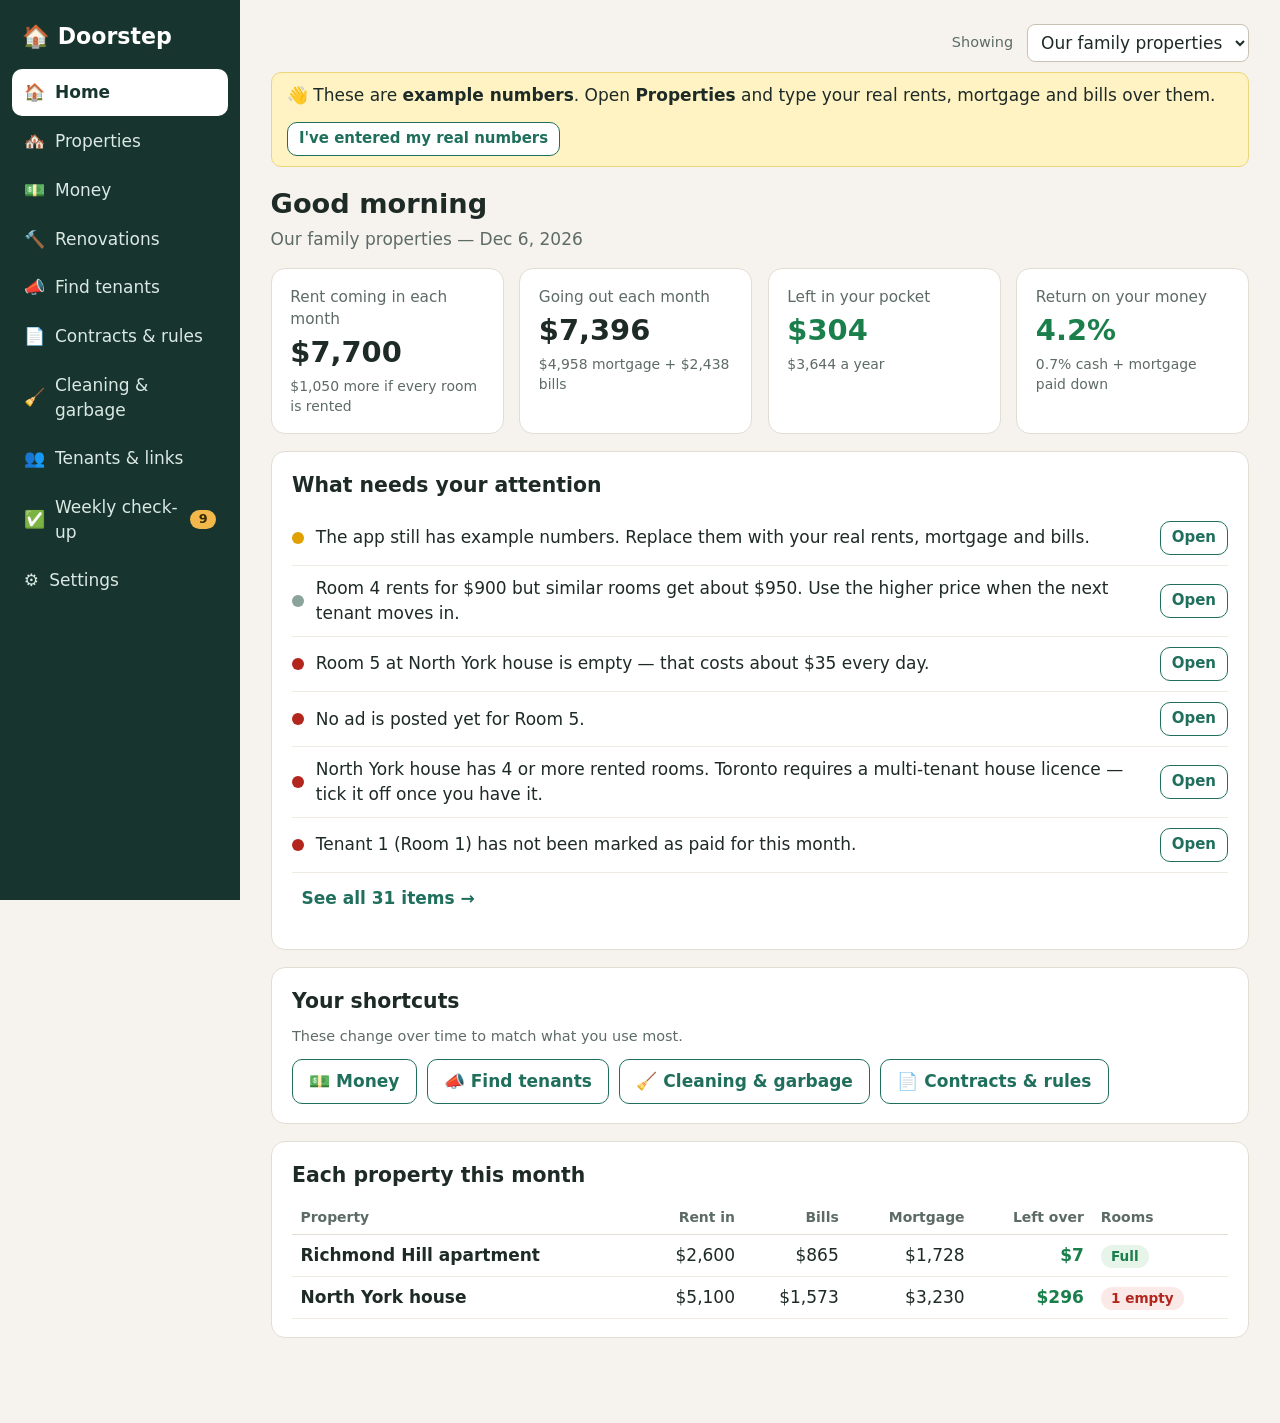
==== Doorstep.html @ 4da703fa "Doorstep: rental manager app Co-Authored-By: Claude Fable 5.2 <noreply@anthropic.com>" ====
<!doctype html><html lang="en"><head><meta charset="utf-8"><meta name="robots" content="noindex,nofollow"><meta name="viewport" content="width=device-width,initial-scale=1"><title>Doorstep — rental manager</title><style>
:root{--bg:#f6f3ee;--card:#fff;--ink:#1d2a26;--mute:#5d6b66;--line:#e2ddd3;--brand:#1f6f5c;--brand2:#e7f2ee;--warn:#b45309;--warnbg:#fdf3e1;--bad:#b3261e;--badbg:#fbe9e7;--good:#1a7f4b;--goodbg:#e6f4ea;--r:14px}
*{box-sizing:border-box}
html{font-size:17px}
body{margin:0;font-family:"Segoe UI",system-ui,-apple-system,Roboto,Arial,sans-serif;background:var(--bg);color:var(--ink);line-height:1.45}
h1{font-size:1.6rem;margin:0 0 .2rem}h2{font-size:1.2rem;margin:0 0 .6rem}h3{font-size:1rem;margin:1rem 0 .4rem}
p{margin:.3rem 0 .7rem}a{color:var(--brand)}
.sub{color:var(--mute);margin-bottom:1rem}
.small{font-size:.85rem;color:var(--mute)}
#app{display:flex;min-height:100vh}
nav{width:240px;background:#17352e;color:#fff;padding:1rem .7rem;position:sticky;top:0;height:100vh;overflow:auto;flex-shrink:0}
nav .logo{font-size:1.3rem;font-weight:700;padding:.2rem .6rem 1rem}
nav button{display:flex;gap:.6rem;align-items:center;width:100%;background:none;border:0;color:#dbe8e3;font:inherit;text-align:left;padding:.65rem .7rem;border-radius:10px;cursor:pointer;margin-bottom:2px}
nav button:hover{background:#ffffff1a}
nav button.on{background:#fff;color:#17352e;font-weight:600}
nav .badge{margin-left:auto;background:#f2b84b;color:#3b2a00;border-radius:99px;font-size:.75rem;padding:0 .5rem;font-weight:700}
main{flex:1;padding:1.4rem 1.8rem 4rem;max-width:1100px;min-width:0}
.top{display:flex;gap:.8rem;align-items:center;justify-content:flex-end;margin-bottom:.6rem;flex-wrap:wrap}
.card{background:var(--card);border:1px solid var(--line);border-radius:var(--r);padding:1.1rem 1.2rem;margin-bottom:1rem}
.grid{display:grid;gap:.9rem;grid-template-columns:repeat(auto-fit,minmax(200px,1fr));margin-bottom:1rem}
.stat{background:var(--card);border:1px solid var(--line);border-radius:var(--r);padding:1rem 1.1rem}
.stat .l{color:var(--mute);font-size:.9rem}.stat .v{font-size:1.7rem;font-weight:700;margin:.1rem 0}.stat .h{font-size:.82rem;color:var(--mute)}
.pos{color:var(--good)}.neg{color:var(--bad)}
.btn{font:inherit;border:1px solid var(--brand);background:var(--brand);color:#fff;border-radius:10px;padding:.55rem .95rem;cursor:pointer;font-weight:600;text-decoration:none;display:inline-block}
.btn:hover{filter:brightness(1.08)}
.btn.sec{background:#fff;color:var(--brand)}
.btn.ghost{background:none;border-color:transparent;color:var(--brand);padding:.4rem .5rem}
.btn.del{background:none;border-color:transparent;color:var(--bad);padding:.3rem .5rem;font-weight:400}
.btn.sm{padding:.3rem .65rem;font-size:.88rem}
.btn:focus-visible,.in:focus-visible,nav button:focus-visible{outline:3px solid #f2b84b;outline-offset:2px}
.row{display:flex;gap:.6rem;flex-wrap:wrap;align-items:center}
.sp{justify-content:space-between}
.in,select,textarea{font:inherit;border:1px solid #c9c2b5;border-radius:8px;padding:.42rem .55rem;background:#fff;color:var(--ink);max-width:100%}
input[type=number].in{width:120px;text-align:right}
textarea{width:100%;min-height:9rem;line-height:1.4}
label.f{display:flex;flex-direction:column;gap:.2rem;font-size:.9rem;color:var(--mute);min-width:150px}
label.f .in,label.f select{color:var(--ink)}
.form{display:grid;gap:.8rem;grid-template-columns:repeat(auto-fit,minmax(170px,1fr));margin:.6rem 0 1rem}
table{width:100%;border-collapse:collapse}
th{text-align:left;font-size:.82rem;color:var(--mute);font-weight:600;padding:.4rem .5rem;border-bottom:1px solid var(--line)}
td{padding:.45rem .5rem;border-bottom:1px solid #efebe3;vertical-align:middle}
td.n,th.n{text-align:right}
.tw{overflow-x:auto}
.chip{display:inline-block;border-radius:99px;padding:.1rem .6rem;font-size:.8rem;font-weight:600;background:#eee;color:#444;white-space:nowrap}
.chip.g{background:var(--goodbg);color:var(--good)}.chip.w{background:var(--warnbg);color:var(--warn)}.chip.b{background:var(--badbg);color:var(--bad)}.chip.i{background:var(--brand2);color:var(--brand)}
.note{background:var(--brand2);border-radius:10px;padding:.7rem .9rem;margin:.6rem 0;font-size:.92rem}
.note.w{background:var(--warnbg)}.note.b{background:var(--badbg)}
.todo{display:flex;gap:.7rem;align-items:center;padding:.6rem 0;border-bottom:1px solid #efebe3}
.todo:last-child{border:0}.todo .t{flex:1}
.dot{width:.7rem;height:.7rem;border-radius:50%;flex-shrink:0}.dot.high{background:var(--bad)}.dot.med{background:#e0a100}.dot.low{background:#8aa39b}
.bar{display:flex;height:34px;border-radius:8px;overflow:hidden;margin:.5rem 0}
.bar div{min-width:2px}
.legend{display:flex;gap:1rem;flex-wrap:wrap;font-size:.86rem}
.legend i{display:inline-block;width:.8rem;height:.8rem;border-radius:3px;margin-right:.3rem;vertical-align:-1px}
.big{font-size:2.6rem;font-weight:800}
.week{display:grid;grid-template-columns:8.5rem 1fr 1fr;gap:.5rem;padding:.5rem .3rem;border-bottom:1px solid #efebe3;align-items:center}
.week.now{background:var(--brand2);border-radius:8px}
.me{background:#fff3c4;border-radius:6px;padding:0 .3rem;font-weight:700}
.doc{white-space:pre-wrap;font-family:Georgia,serif;background:#fffdf8;border:1px solid var(--line);border-radius:8px;padding:1rem;max-height:22rem;overflow:auto;font-size:.92rem}
.lock{max-width:340px;margin:18vh auto;text-align:center}
ul.tight{margin:.3rem 0;padding-left:1.2rem}ul.tight li{margin:.15rem 0}
.banner{background:#fff3c4;border:1px solid #ecd67a;border-radius:10px;padding:.6rem .9rem;margin-bottom:1rem;display:flex;gap:.8rem;align-items:center;justify-content:space-between;flex-wrap:wrap}
.toast{position:fixed;bottom:1.2rem;left:50%;transform:translateX(-50%);background:#17352e;color:#fff;padding:.6rem 1rem;border-radius:10px;z-index:9;box-shadow:0 4px 16px #0004}
@media(max-width:820px){
 #app{flex-direction:column}
 nav{width:100%;height:auto;position:sticky;top:0;z-index:5;display:flex;overflow-x:auto;padding:.4rem;gap:.2rem}
 nav .logo{display:none}nav button{width:auto;white-space:nowrap;margin:0;padding:.5rem .7rem}
 main{padding:1rem .8rem 4rem}
 .week{grid-template-columns:1fr}
}
@media print{nav,.top,.btn,.banner,.noprint{display:none!important}body{background:#fff}main{padding:0;max-width:none}.card,.stat{break-inside:avoid}}
</style></head><body><div id="app"></div><script>
/* Doorstep — core: data, storage, money math, chores, checks */
const KEY = 'doorstep.v1';
const GUIDELINE = { 2026: 2.1, 2027: 1.9 }; // Ontario rent increase guideline, % (ontario.ca)
const $ = (s, r = document) => r.querySelector(s);
const esc = s => String(s ?? '').replace(/[&<>"']/g, c => ({ '&': '&amp;', '<': '&lt;', '>': '&gt;', '"': '&quot;', "'": '&#39;' }[c]));
const uid = () => Math.random().toString(36).slice(2, 9);
const money = (n, d = 0) => (n < 0 ? '−' : '') + '$' + Math.abs(n || 0).toLocaleString('en-CA', { minimumFractionDigits: d, maximumFractionDigits: d });
const pct = n => isFinite(n) ? (n * 100).toFixed(1) + '%' : '—';
const iso = d => d.getFullYear() + '-' + String(d.getMonth() + 1).padStart(2, '0') + '-' + String(d.getDate()).padStart(2, '0');
const today = () => iso(new Date());
const pDate = s => { const [y, m, d] = String(s).split('-').map(Number); return new Date(y, (m || 1) - 1, d || 1); };
const nice = s => s ? pDate(s).toLocaleDateString('en-CA', { month: 'short', day: 'numeric', year: 'numeric' }) : '—';
const daysBetween = (a, b) => Math.round((pDate(b) - pDate(a)) / 864e5);
const monthKey = (d = new Date()) => iso(d).slice(0, 7);

let S;

function seed() {
  const P = 'pf1', A = 'prA', H = 'prH', f1 = 'flr1', f2 = 'flr2';
  const T = [1, 2, 3, 4, 5, 6, 7].map(i => ({ id: 'tn' + i, name: 'Tenant ' + i, email: '', phone: '', leaseStart: '2026-0' + (i + 1) + '-01', deposit: 0, lastIncrease: '' }));
  const rents = [950, 1000, 1100, 900, 1050, 1150];
  return {
    v: 1, sample: true,
    settings: { landlord: '', email: '', phone: '', pin: '', lastBackup: '' },
    ui: { view: 'home', pf: P, open: H, month: monthKey(), tenant: '' },
    portfolios: [{ id: P, name: 'Our family properties', kind: 'owned', feePct: 8, owner: '' }],
    properties: [
      { id: A, pf: P, name: 'Richmond Hill apartment', address: 'Richmond Hill, ON', value: 650000, invested: 150000,
        mortgage: { balance: 300000, rate: 4.9, years: 25, payment: 0 },
        expenses: [{ id: uid(), name: 'Property tax', amount: 280, per: 'm' }, { id: uid(), name: 'Condo / maintenance fee', amount: 550, per: 'm' }, { id: uid(), name: 'Insurance', amount: 420, per: 'y' }],
        floors: [], camera: false, wasteDay: 2, wasteFlip: false, choreStart: '2026-01-05', compliance: {} },
      { id: H, pf: P, name: 'North York house', address: 'North York, Toronto, ON', value: 1400000, invested: 350000,
        mortgage: { balance: 550000, rate: 5.1, years: 25, payment: 0 },
        expenses: [{ id: uid(), name: 'Property tax', amount: 600, per: 'm' }, { id: uid(), name: 'Insurance', amount: 2200, per: 'y' }, { id: uid(), name: 'Hydro, gas, water', amount: 450, per: 'm' }, { id: uid(), name: 'Internet', amount: 90, per: 'm' }, { id: uid(), name: 'Repairs set-aside', amount: 250, per: 'm' }],
        floors: [
          { id: f1, name: 'Main floor', tasks: 'Kitchen: counters, stove top, sink, microwave, table\nKitchen: wipe fridge shelves, throw out old food\nWashroom: toilet, sink, shower/tub, mirror\nFront entrance and corridor: sweep, tidy shoes, shake mats\nVacuum all shared floors\nMop kitchen and washroom floors\nEmpty kitchen and washroom bins into the outdoor bins\nWipe door handles and light switches' },
          { id: f2, name: 'Upper floor', tasks: 'Washroom: toilet, sink, shower/tub, mirror\nKitchen or kitchenette (if on this floor): counters, sink, stove top\nStairs and landing: vacuum, wipe the handrail\nCorridor: vacuum and tidy\nMop washroom floor\nLaundry area: wipe machines, empty lint trap\nEmpty shared bins into the outdoor bins\nWipe door handles and light switches' }],
        camera: true, wasteDay: 2, wasteFlip: false, choreStart: '2026-01-05', compliance: {} }
    ],
    units: [{ id: 'unA', prop: A, name: 'Whole apartment', floor: '', rent: 2600, market: 2700, tenant: 'tn7', desc: '2 bedroom apartment, bright, parking included' }]
      .concat(rents.map((r, i) => ({ id: 'un' + (i + 1), prop: H, name: 'Room ' + (i + 1), floor: i < 3 ? f1 : f2, rent: r, market: r + (i % 2 ? 50 : 0), tenant: i === 4 ? '' : 'tn' + (i + 1), desc: 'Furnished private room, shared kitchen and washroom, Wi-Fi and utilities included' }))),
    tenants: T.filter(t => t.id !== 'tn5'),
    payments: {}, // "2026-11": { tenantId: "2026-11-01" }
    renos: [],
    ads: {}, // unitId -> { title, body, avail, ch: { chId: { posted, leads, spent } } }
    docs: [],
    chores: {}, // "propId|floorId|mondayISO" -> true (done)
    usage: { views: {}, days: {}, first: today() },
    qc: { last: '', reports: [] }
  };
}

function load() {
  try { S = JSON.parse(localStorage.getItem(KEY)); } catch (e) { S = null; }
  if (!S || !S.v) S = seed();
}
function save() { try { localStorage.setItem(KEY, JSON.stringify(S)); } catch (e) { } }

/* ---------- lookups ---------- */
const byId = (list, id) => list.find(x => x.id === id);
const propsOf = pf => S.properties.filter(p => p.pf === pf);
const unitsOf = pid => S.units.filter(u => u.prop === pid);
const curPf = () => byId(S.portfolios, S.ui.pf) || S.portfolios[0];
const tenantUnit = tid => S.units.find(u => u.tenant === tid);
const pfTenants = pf => S.tenants.filter(t => { const u = tenantUnit(t.id); return u && byId(S.properties, u.prop).pf === pf; });

/* ---------- money math ---------- */
// Canadian fixed mortgages compound twice a year.
const mRate = annualPct => Math.pow(1 + (annualPct || 0) / 200, 1 / 6) - 1;
function mortgagePay(bal, ratePct, years) {
  const i = mRate(ratePct), n = (years || 25) * 12;
  if (!bal) return 0;
  return i ? bal * i / (1 - Math.pow(1 + i, -n)) : bal / n;
}
const perMonth = e => e.per === 'y' ? (e.amount || 0) / 12 : (e.amount || 0);
function propFin(p) {
  const us = unitsOf(p.id);
  const potential = us.reduce((a, u) => a + (u.rent || 0), 0);
  const rent = us.filter(u => u.tenant).reduce((a, u) => a + (u.rent || 0), 0);
  const opex = p.expenses.reduce((a, e) => a + perMonth(e), 0);
  const m = p.mortgage || {};
  const pay = m.payment > 0 ? m.payment : mortgagePay(m.balance, m.rate, m.years);
  const interest = Math.min(pay, (m.balance || 0) * mRate(m.rate));
  const principal = Math.max(0, pay - interest);
  const noi = rent - opex, cash = noi - pay;
  return { potential, rent, vacancy: potential - rent, opex, pay, interest, principal, noi, cash,
    value: p.value || 0, equity: (p.value || 0) - (m.balance || 0), invested: p.invested || 0,
    cap: p.value ? noi * 12 / p.value : NaN, coc: p.invested ? cash * 12 / p.invested : NaN,
    roi: p.invested ? (cash + principal) * 12 / p.invested : NaN,
    rooms: us.length, empty: us.filter(u => !u.tenant).length };
}
function pfFin(pf) {
  const keys = ['potential', 'rent', 'vacancy', 'opex', 'pay', 'interest', 'principal', 'noi', 'cash', 'value', 'equity', 'invested', 'rooms', 'empty'];
  const t = Object.fromEntries(keys.map(k => [k, 0]));
  propsOf(pf.id).forEach(p => { const f = propFin(p); keys.forEach(k => t[k] += f[k]); });
  t.cap = t.value ? t.noi * 12 / t.value : NaN;
  t.coc = t.invested ? t.cash * 12 / t.invested : NaN;
  t.roi = t.invested ? (t.cash + t.principal) * 12 / t.invested : NaN;
  t.fee = pf.kind === 'managed' ? t.rent * (pf.feePct || 0) / 100 : 0;
  return t;
}
function renoCalc(r) {
  const total = (r.cost || 0) + (r.lost || 0);
  const yearly = (r.rentUp || 0) * 12;
  const loanPay = r.financed ? mortgagePay(r.cost, r.rate, r.years) * 12 : 0;
  const payback = yearly > 0 ? total / yearly : Infinity;
  const roi = total ? yearly / total : NaN;
  let interest5 = 0;
  if (r.financed) { let bal = r.cost || 0; const i = mRate(r.rate), pm = loanPay / 12; for (let k = 0; k < 60 && bal > 0; k++) { const it = bal * i; interest5 += it; bal -= pm - it; } }
  const five = yearly * 5 + (r.valueUp || 0) - total - interest5;
  let verdict = ['b', 'Probably not worth it for the rent alone'];
  if (payback <= 3) verdict = ['g', 'Strong — pays for itself in ' + payback.toFixed(1) + ' years'];
  else if (payback <= 6) verdict = ['w', 'Okay — pays for itself in ' + payback.toFixed(1) + ' years'];
  else if (isFinite(payback)) verdict = ['b', 'Slow — takes ' + payback.toFixed(1) + ' years to pay back'];
  return { total, yearly, loanPay, payback, roi, five, verdict };
}

/* ---------- cleaning and garbage rotation ---------- */
const DAYS = ['Sunday', 'Monday', 'Tuesday', 'Wednesday', 'Thursday', 'Friday', 'Saturday'];
function mondayOf(d) { const x = new Date(d); x.setHours(0, 0, 0, 0); x.setDate(x.getDate() - ((x.getDay() + 6) % 7)); return x; }
function weekIdx(p, date) { return Math.round((mondayOf(date) - mondayOf(pDate(p.choreStart || '2026-01-05'))) / 6048e5); }
const mod = (a, n) => ((a % n) + n) % n;
function floorTenants(p, fid) { return unitsOf(p.id).filter(u => u.floor === fid && u.tenant).map(u => byId(S.tenants, u.tenant)).filter(Boolean); }
function cleanerFor(p, fid, w) { const l = floorTenants(p, fid); return l.length ? l[mod(w, l.length)] : null; }
// Garbage rotates through everyone in the house, arranged so nobody gets cleaning and garbage in the same week.
function garbageOrder(p) {
  const pool = [];
  p.floors.forEach(f => { const l = floorTenants(p, f.id); l.forEach((t, i) => pool.push({ t, i, n: l.length, f: f.id })); });
  const out = []; let lastF = null;
  for (let pos = 0; pos < pool.length; pos++) {
    const free = pool.filter(x => !out.includes(x));
    const ok = free.filter(x => x.n < 2 || mod(pos, x.n) !== x.i);
    const pick = (ok.find(x => x.f !== lastF) || ok[0] || free[0]);
    out.push(pick); lastF = pick.f;
  }
  return out.map(x => x.t);
}
function garbageFor(p, w) {
  const l = garbageOrder(p); if (!l.length) return null;
  if (w < 0) return l[mod(w, l.length)];
  // Each week: among people who are not cleaning, pick whoever has done garbage least (then longest ago). Keeps it fair even when a room is empty.
  const cnt = new Map(l.map(t => [t, 0])), last = new Map(l.map((t, i) => [t, i - 100])); let pick;
  for (let k = 0; k <= w; k++) {
    const busy = p.floors.map(f => cleanerFor(p, f.id, k)), free = l.filter(t => !busy.includes(t)), pool = free.length ? free : l;
    pick = pool.reduce((a, b) => (cnt.get(b) < cnt.get(a) || (cnt.get(b) === cnt.get(a) && last.get(b) < last.get(a))) ? b : a);
    cnt.set(pick, cnt.get(pick) + 1); last.set(pick, k);
  }
  return pick;
}
const wasteType = (p, w) => (mod(w, 2) === 0) !== !!p.wasteFlip ? 'Garbage' : 'Recycling';
function schedule(p, weeks = 8, from = new Date()) {
  const w0 = weekIdx(p, from), m0 = mondayOf(from), rows = [];
  for (let k = 0; k < weeks; k++) {
    const mon = new Date(m0); mon.setDate(mon.getDate() + k * 7);
    const pick = new Date(mon); pick.setDate(pick.getDate() + mod((p.wasteDay ?? 2) - 1, 7));
    rows.push({ mon: iso(mon), pickup: iso(pick), w: w0 + k, waste: wasteType(p, w0 + k), garbage: garbageFor(p, w0 + k),
      clean: p.floors.map(f => ({ f, t: cleanerFor(p, f.id, w0 + k) })) });
  }
  return rows;
}

/* ---------- rent rules ---------- */
function increaseInfo(t) {
  const u = tenantUnit(t.id); if (!u || !t.leaseStart) return null;
  const base = t.lastIncrease || t.leaseStart;
  const next = pDate(base); next.setFullYear(next.getFullYear() + 1);
  const g = GUIDELINE[next.getFullYear()] ?? GUIDELINE[2027];
  const notice = new Date(next); notice.setDate(notice.getDate() - 90);
  return { next: iso(next), noticeBy: iso(notice), g, up: Math.round(u.rent * g) / 100, daysToNotice: daysBetween(today(), iso(notice)) };
}

/* ---------- things that need attention (used by Home and the weekly check-up) ---------- */
function findings(pf) {
  const out = [], add = (sev, text, view, tip) => out.push({ sev, text, view, tip });
  const mk = monthKey(), paid = S.payments[mk] || {}, dom = new Date().getDate();
  if (S.sample) add('med', 'The app still has example numbers. Replace them with your real rents, mortgage and bills.', 'properties');
  propsOf(pf.id).forEach(p => {
    const f = propFin(p);
    unitsOf(p.id).forEach(u => {
      if (!u.tenant) {
        add('high', `${u.name} at ${p.name} is empty — that costs about ${money(u.rent / 30)} every day.`, 'market');
        const ad = S.ads[u.id], posts = ad ? Object.values(ad.ch || {}).filter(c => c.posted) : [];
        if (!posts.length) add('high', `No ad is posted yet for ${u.name}.`, 'market');
        else if (posts.every(c => daysBetween(c.posted, today()) > 7)) add('med', `The ads for ${u.name} are more than a week old. Refresh them so they go back to the top.`, 'market');
      } else if (u.market > u.rent * 1.05) add('low', `${u.name} rents for ${money(u.rent)} but similar rooms get about ${money(u.market)}. Use the higher price when the next tenant moves in.`, 'properties');
    });
    if (f.cash < 0 && pf.kind === 'owned') add('high', `${p.name} loses ${money(-f.cash)} a month after the mortgage and bills.`, 'money');
    if (f.rent && f.opex / f.rent > 0.5) add('low', `Bills at ${p.name} take ${pct(f.opex / f.rent)} of the rent. Worth checking insurance and utility prices.`, 'properties');
    if (unitsOf(p.id).length >= 4 && /toronto|north york|scarborough|etobicoke/i.test(p.address) && !(p.compliance || {}).licence)
      add('high', `${p.name} has 4 or more rented rooms. Toronto requires a multi-tenant house licence — tick it off once you have it.`, 'contracts');
  });
  pfTenants(pf.id).forEach(t => {
    const u = tenantUnit(t.id), p = byId(S.properties, u.prop);
    if (dom > 3 && !paid[t.id]) add('high', `${t.name} (${u.name}) has not been marked as paid for this month.`, 'money');
    if (!t.email) add('low', `${t.name} has no email saved, so documents cannot be sent.`, 'people');
    const docs = S.docs.filter(d => d.tenant === t.id);
    if (p.camera && !docs.some(d => d.kind === 'camera' && d.status === 'signed')) add('med', `${t.name} has not signed the outdoor camera notice.`, 'contracts');
    if (p.floors.length && !docs.some(d => d.kind === 'rules' && d.status === 'signed')) add('low', `${t.name} has not signed the house rules and cleaning agreement.`, 'contracts');
    const inc = increaseInfo(t);
    if (inc && inc.daysToNotice <= 30) add('med', `${t.name}: you can raise the rent by up to ${inc.g}% (${money(inc.up, 2)} a month) from ${nice(inc.next)}. Form N1 must be given by ${nice(inc.noticeBy)}.`, 'contracts');
  });
  const lb = S.settings.lastBackup;
  if (!lb || daysBetween(lb, today()) > 7) add('low', 'No backup saved in the last week. Save one so your numbers are never lost.', 'settings');
  return out;
}
function qcScore(list) { return Math.max(0, 100 - list.reduce((a, f) => a + ({ high: 12, med: 6, low: 2 }[f.sev]), 0)); }

/* ---------- private tenant links (packed into the link itself) ---------- */
async function pack(obj) {
  let bytes = new TextEncoder().encode(JSON.stringify(obj)), z = '0';
  if (window.CompressionStream) { bytes = new Uint8Array(await new Response(new Blob([bytes]).stream().pipeThrough(new CompressionStream('deflate-raw'))).arrayBuffer()); z = '1'; }
  let b = ''; bytes.forEach(c => b += String.fromCharCode(c));
  return z + btoa(b).replace(/\+/g, '-').replace(/\//g, '_').replace(/=+$/, '');
}
async function unpack(s) {
  let bytes = Uint8Array.from(atob(s.slice(1).replace(/-/g, '+').replace(/_/g, '/')), c => c.charCodeAt(0));
  if (s[0] === '1') bytes = new Uint8Array(await new Response(new Blob([bytes]).stream().pipeThrough(new DecompressionStream('deflate-raw'))).arrayBuffer());
  return JSON.parse(new TextDecoder().decode(bytes));
}
function tenantPayload(t) {
  const u = tenantUnit(t.id), p = byId(S.properties, u.prop), fl = byId(p.floors, u.floor);
  const first = x => x ? x.name : '—';
  return { n: t.name, u: u.name, p: p.name, a: p.address, ll: S.settings.landlord, le: S.settings.email, lp: S.settings.phone, rent: u.rent,
    made: today(), fl: fl ? fl.name : '', tasks: fl ? fl.tasks : '', day: DAYS[p.wasteDay ?? 2],
    sch: fl ? schedule(p, 12).map(r => ({ m: r.mon, pk: r.pickup, w: r.waste, g: first(r.garbage), c: first((r.clean.find(c => c.f.id === fl.id) || {}).t) })) : [],
    docs: S.docs.filter(d => d.tenant === t.id && d.status !== 'draft').map(d => ({ t: d.title, b: d.body, s: d.status })) };
}
const isHosted = () => /^https?:/.test(location.protocol);
async function tenantLink(t) { return location.href.split('#')[0] + '#t=' + await pack(tenantPayload(t)); }

/* ---------- small UI helpers ---------- */
function toast(msg) { const d = document.createElement('div'); d.className = 'toast'; d.textContent = msg; document.body.appendChild(d); setTimeout(() => d.remove(), 2600); }
async function copy(text) { try { await navigator.clipboard.writeText(text); } catch (e) { const ta = document.createElement('textarea'); ta.value = text; document.body.appendChild(ta); ta.select(); document.execCommand('copy'); ta.remove(); } }
function resolve(path) {
  const segs = path.split('.'); let o = S;
  for (let i = 0; i < segs.length - 1; i++) {
    const [k, id] = segs[i].split(':');
    o = id !== undefined ? o[k].find(x => x.id === id) : (o[k] ??= {});
  }
  return [o, segs[segs.length - 1]];
}
const num = (path, val, w) => `<input class="in" type="number" step="any" data-bind="${path}" data-type="num" value="${val ?? ''}"${w ? ` style="width:${w}px"` : ''} aria-label="${esc(path.split('.').pop())}">`;
const txt = (path, val, ph = '', type = 'text') => `<input class="in" type="${type}" data-bind="${path}" value="${esc(val)}" placeholder="${esc(ph)}">`;
const field = (label, html) => `<label class="f">${esc(label)}${html}</label>`;
const sel = (path, val, opts, type = '') => `<select data-bind="${path}" data-type="${type}">${opts.map(([v, l]) => `<option value="${esc(v)}"${String(v) === String(val ?? '') ? ' selected' : ''}>${esc(l)}</option>`).join('')}</select>`;
/* Doorstep — shell, Home, Properties, Money, Renovations */
const NAV = [['home', '🏠', 'Home'], ['properties', '🏘️', 'Properties'], ['money', '💵', 'Money'], ['reno', '🔨', 'Renovations'], ['market', '📣', 'Find tenants'], ['contracts', '📄', 'Contracts & rules'], ['chores', '🧹', 'Cleaning & garbage'], ['people', '👥', 'Tenants & links'], ['qc', '✅', 'Weekly check-up'], ['settings', '⚙️', 'Settings']];
const V = {}, A = {};
let unlocked = false;

function render() {
  if (S.settings.pin && !unlocked) {
    $('#app').innerHTML = `<main><div class="card lock"><h1>🏠 Doorstep</h1><p>Enter your PIN</p><input class="in" id="pin" type="password" inputmode="numeric" autofocus style="text-align:center;font-size:1.4rem;width:10rem"><p><button class="btn" data-act="unlock">Open</button></p></div></main>`;
    return;
  }
  const y = scrollY, fb = document.activeElement && document.activeElement.dataset ? document.activeElement.dataset.bind : null;
  const pf = curPf(), urgent = findings(pf).filter(f => f.sev === 'high').length, v = V[S.ui.view] ? S.ui.view : 'home';
  $('#app').innerHTML = `<nav aria-label="Main menu"><div class="logo">🏠 Doorstep</div>${NAV.map(([id, ic, l]) => `<button class="${id === v ? 'on' : ''}" data-act="nav" data-arg="${id}"${id === v ? ' aria-current="page"' : ''}><span aria-hidden="true">${ic}</span>${l}${id === 'qc' && urgent ? `<span class="badge" title="${urgent} urgent items">${urgent}</span>` : ''}</button>`).join('')}</nav>
  <main><div class="top"><label class="small" for="pfsel">Showing</label>${sel('ui.pf', S.ui.pf, S.portfolios.map(p => [p.id, p.name + (p.kind === 'managed' ? ' (managed for a client)' : '')])).replace('<select', '<select id="pfsel"')}</div>
  ${S.sample ? `<div class="banner"><span>👋 These are <b>example numbers</b>. Open <b>Properties</b> and type your real rents, mortgage and bills over them.</span><button class="btn sm sec" data-act="clearSample">I've entered my real numbers</button></div>` : ''}
  ${V[v](pf)}</main>`;
  scrollTo(0, y);
  if (fb) { const el = document.querySelector(`[data-bind="${fb}"]`); if (el) el.focus(); }
}

document.addEventListener('click', e => {
  const el = e.target.closest('[data-act]'); if (!el) return;
  if (TP) { A[el.dataset.act](el.dataset.arg, el); return; }
  if (el.dataset.confirm && !el._armed) { const old = el.textContent; el._armed = 1; el.textContent = 'Tap again to confirm'; setTimeout(() => { if (el.isConnected) { el._armed = 0; el.textContent = old; } }, 3500); return; }
  const r = A[el.dataset.act](el.dataset.arg, el);
  if (r instanceof Promise) r.then(() => { save(); render(); }); else if (r !== false) { save(); render(); }
});
document.addEventListener('change', e => {
  const el = e.target; if (!el.dataset || !el.dataset.bind) return;
  const [o, k] = resolve(el.dataset.bind);
  o[k] = el.type === 'checkbox' ? el.checked : el.dataset.type === 'num' ? (parseFloat(el.value) || 0) : el.value;
  save(); render();
});
document.addEventListener('keydown', e => { if (e.key === 'Enter' && e.target.id === 'pin') A.unlock(); });

function track(view) { const u = S.usage; (u.views[view] ??= { n: 0, last: '' }).n++; u.views[view].last = today(); u.days[today()] = 1; }
A.nav = v => { S.ui.view = v; track(v); save(); render(); scrollTo(0, 0); return false; };
A.unlock = () => { if ($('#pin').value === S.settings.pin) { unlocked = true; render(); } else toast('That PIN is not right'); return false; };
A.clearSample = () => { S.sample = false; };

/* ---------------- Home ---------------- */
V.home = pf => {
  const f = pfFin(pf), fs = findings(pf), managed = pf.kind === 'managed';
  const used = Object.entries(S.usage.views).filter(([k]) => k !== 'home' && V[k]).sort((a, b) => b[1].n - a[1].n).slice(0, 4).map(([k]) => k);
  const quick = [...new Set([...used, 'money', 'market', 'chores', 'contracts'])].slice(0, 4);
  const h = new Date().getHours(), hi = h < 12 ? 'Good morning' : h < 18 ? 'Good afternoon' : 'Good evening';
  const stats = managed ? [
    ['Rent collected each month', money(f.rent), `${f.rooms - f.empty} of ${f.rooms} rooms rented`],
    ['Your management fee', money(f.fee), `${pf.feePct}% of the rent`, 'pos'],
    ["Owner's money left over", money(f.cash - f.fee), 'after bills, mortgage and your fee', f.cash - f.fee >= 0 ? 'pos' : 'neg'],
    ["Owner's return", pct(f.invested ? (f.cash - f.fee + f.principal) * 12 / f.invested : NaN), 'per year on the cash they put in']
  ] : [
    ['Rent coming in each month', money(f.rent), f.vacancy ? `${money(f.vacancy)} more if every room is rented` : 'every room is rented 🎉'],
    ['Going out each month', money(f.opex + f.pay), `${money(f.pay)} mortgage + ${money(f.opex)} bills`],
    ['Left in your pocket', money(f.cash), `${money(f.cash * 12)} a year`, f.cash >= 0 ? 'pos' : 'neg'],
    ['Return on your money', pct(f.roi), `${pct(f.coc)} cash + mortgage paid down`, f.roi >= 0 ? 'pos' : 'neg']
  ];
  return `<h1>${hi}${S.settings.landlord ? ', ' + esc(S.settings.landlord.split(' ')[0]) : ''}</h1><div class="sub">${esc(pf.name)} — ${nice(today())}</div>
  <div class="grid">${stats.map(([l, v, hint, c]) => `<div class="stat"><div class="l">${l}</div><div class="v ${c || ''}">${v}</div><div class="h">${hint}</div></div>`).join('')}</div>
  <div class="card"><h2>What needs your attention</h2>${fs.length ? fs.slice(0, 6).map(todoRow).join('') + (fs.length > 6 ? `<p><button class="btn ghost" data-act="nav" data-arg="qc">See all ${fs.length} items →</button></p>` : '') : '<p>Nothing right now. Everything is in good shape. 🌿</p>'}</div>
  <div class="card"><h2>Your shortcuts</h2><p class="small">These change over time to match what you use most.</p><div class="row">${quick.map(k => { const n = NAV.find(x => x[0] === k); return `<button class="btn sec" data-act="nav" data-arg="${k}">${n[1]} ${n[2]}</button>`; }).join('')}</div></div>
  <div class="card"><h2>Each property this month</h2><div class="tw"><table><tr><th>Property</th><th class="n">Rent in</th><th class="n">Bills</th><th class="n">Mortgage</th><th class="n">Left over</th><th>Rooms</th></tr>
  ${propsOf(pf.id).map(p => { const x = propFin(p); return `<tr><td><b>${esc(p.name)}</b></td><td class="n">${money(x.rent)}</td><td class="n">${money(x.opex)}</td><td class="n">${money(x.pay)}</td><td class="n ${x.cash >= 0 ? 'pos' : 'neg'}"><b>${money(x.cash)}</b></td><td>${x.empty ? `<span class="chip b">${x.empty} empty</span>` : '<span class="chip g">Full</span>'}</td></tr>`; }).join('') || '<tr><td colspan="6">No properties yet. Add one under Properties.</td></tr>'}</table></div></div>`;
};
const todoRow = f => `<div class="todo"><span class="dot ${f.sev}" title="${f.sev === 'high' ? 'Urgent' : f.sev === 'med' ? 'Soon' : 'When you have time'}"></span><span class="t">${esc(f.text)}</span><button class="btn sm sec" data-act="nav" data-arg="${f.view}">Open</button></div>`;

/* ---------------- Properties ---------------- */
V.properties = pf => `<h1>Properties</h1><div class="sub">Type your real numbers here. Everything else in the app is worked out from them.</div>
  <div class="card"><h2>This group: ${esc(pf.name)}</h2><p class="small">A group keeps one owner's properties and money separate. Make a new group for each client you manage for.</p>
  <div class="form">${field('Group name', txt(`portfolios:${pf.id}.name`, pf.name))}${field('Whose is it?', sel(`portfolios:${pf.id}.kind`, pf.kind, [['owned', 'Ours'], ['managed', 'I manage it for a client']]))}
  ${pf.kind === 'managed' ? field('Client name', txt(`portfolios:${pf.id}.owner`, pf.owner)) + field('My fee (% of rent)', num(`portfolios:${pf.id}.feePct`, pf.feePct)) : ''}</div>
  <div class="row"><button class="btn sec" data-act="addPf">＋ New group (for a client)</button>${S.portfolios.length > 1 ? `<button class="btn del" data-act="delPf" data-arg="${pf.id}" data-confirm="1">Delete this group</button>` : ''}</div></div>
  ${propsOf(pf.id).map(propCard).join('')}
  <button class="btn" data-act="addProp">＋ Add a property</button>`;

function propCard(p) {
  const f = propFin(p), open = S.ui.open === p.id, b = `properties:${p.id}`;
  const free = S.tenants.filter(t => !tenantUnit(t.id));
  const head = `<div class="row sp"><div><h2 style="margin:0">${esc(p.name)}</h2><span class="small">${esc(p.address)} · ${f.rooms} unit${f.rooms === 1 ? '' : 's'} · ${money(f.rent)} rent · <b class="${f.cash >= 0 ? 'pos' : 'neg'}">${money(f.cash)} left over</b> a month</span></div><button class="btn sec" data-act="openProp" data-arg="${p.id}" aria-expanded="${open}">${open ? 'Close' : 'Open and edit'}</button></div>`;
  if (!open) return `<div class="card">${head}</div>`;
  return `<div class="card">${head}
  <h3>The basics</h3><div class="form">${field('Name', txt(b + '.name', p.name))}${field('Address', txt(b + '.address', p.address))}${field('What it is worth today ($)', num(b + '.value', p.value))}${field('Cash we put in ($) — down payment + renovations', num(b + '.invested', p.invested))}</div>
  <h3>Mortgage</h3><div class="form">${field('Amount still owed ($)', num(b + '.mortgage.balance', p.mortgage.balance))}${field('Interest rate (%)', num(b + '.mortgage.rate', p.mortgage.rate))}${field('Years left to pay', num(b + '.mortgage.years', p.mortgage.years))}${field('Monthly payment ($) — leave 0 to calculate', num(b + '.mortgage.payment', p.mortgage.payment))}</div>
  <div class="note">Payment <b>${money(f.pay)}</b> a month. Of that, <b>${money(f.interest)}</b> is interest (gone) and <b>${money(f.principal)}</b> pays down the loan (you keep it as equity).</div>
  <h3>Bills and expenses</h3><div class="tw"><table><tr><th>What</th><th class="n">Amount ($)</th><th>How often</th><th></th></tr>
  ${p.expenses.map(e => `<tr><td>${txt(`${b}.expenses:${e.id}.name`, e.name)}</td><td class="n">${num(`${b}.expenses:${e.id}.amount`, e.amount)}</td><td>${sel(`${b}.expenses:${e.id}.per`, e.per, [['m', 'every month'], ['y', 'once a year']])}</td><td><button class="btn del" data-act="delExp" data-arg="${p.id}|${e.id}" aria-label="Remove ${esc(e.name)}">Remove</button></td></tr>`).join('')}
  <tr><td colspan="4"><button class="btn ghost" data-act="addExp" data-arg="${p.id}">＋ Add a bill</button> <span class="small">Total: ${money(f.opex)} a month</span></td></tr></table></div>
  <h3>Rooms / units</h3><div class="tw"><table><tr><th>Name</th>${p.floors.length ? '<th>Floor</th>' : ''}<th class="n">Rent now ($)</th><th class="n">Market rent ($)</th><th>Who lives there</th><th></th></tr>
  ${unitsOf(p.id).map(u => `<tr><td>${txt(`units:${u.id}.name`, u.name)}</td>${p.floors.length ? `<td>${sel(`units:${u.id}.floor`, u.floor, [['', '—'], ...p.floors.map(x => [x.id, x.name])])}</td>` : ''}<td class="n">${num(`units:${u.id}.rent`, u.rent, 100)}</td><td class="n">${num(`units:${u.id}.market`, u.market, 100)}</td><td>${sel(`units:${u.id}.tenant`, u.tenant, [['', '— empty —'], ...S.tenants.filter(t => t.id === u.tenant || free.includes(t)).map(t => [t.id, t.name])])}</td><td><button class="btn del" data-act="delUnit" data-arg="${u.id}" data-confirm="1">Remove</button></td></tr>`).join('')}
  <tr><td colspan="6"><button class="btn ghost" data-act="addUnit" data-arg="${p.id}">＋ Add a room</button> <button class="btn ghost" data-act="addFloor" data-arg="${p.id}">＋ Add a floor</button> <span class="small">Add new people under “Tenants & links”, then pick them here.</span></td></tr></table></div>
  <h3>Other</h3><label class="row"><input type="checkbox" data-bind="${b}.camera" ${p.camera ? 'checked' : ''}> There is a security camera outside this property</label>
  <p style="margin-top:1rem"><button class="btn del" data-act="delProp" data-arg="${p.id}" data-confirm="1">Delete this property</button></p></div>`;
}
A.openProp = id => { S.ui.open = S.ui.open === id ? '' : id; };
A.addPf = () => { const id = uid(); S.portfolios.push({ id, name: 'New client', kind: 'managed', feePct: 8, owner: '' }); S.ui.pf = id; toast('New group made. Give it a name.'); };
A.delPf = id => { propsOf(id).forEach(p => A.delProp(p.id)); S.portfolios = S.portfolios.filter(p => p.id !== id); S.ui.pf = S.portfolios[0].id; };
A.addProp = () => { const id = uid(); S.properties.push({ id, pf: curPf().id, name: 'New property', address: '', value: 0, invested: 0, mortgage: { balance: 0, rate: 5, years: 25, payment: 0 }, expenses: [], floors: [], camera: false, wasteDay: 2, wasteFlip: false, choreStart: '2026-01-05', compliance: {} }); S.units.push({ id: uid(), prop: id, name: 'Unit 1', floor: '', rent: 0, market: 0, tenant: '', desc: '' }); S.ui.open = id; };
A.delProp = id => { S.units = S.units.filter(u => u.prop !== id); S.properties = S.properties.filter(p => p.id !== id); S.renos = S.renos.filter(r => r.prop !== id); };
A.addExp = pid => { byId(S.properties, pid).expenses.push({ id: uid(), name: 'New bill', amount: 0, per: 'm' }); };
A.delExp = arg => { const [pid, eid] = arg.split('|'), p = byId(S.properties, pid); p.expenses = p.expenses.filter(e => e.id !== eid); };
A.addUnit = pid => { const p = byId(S.properties, pid); S.units.push({ id: uid(), prop: pid, name: 'Room ' + (unitsOf(pid).length + 1), floor: p.floors[0] ? p.floors[0].id : '', rent: 0, market: 0, tenant: '', desc: '' }); };
A.delUnit = id => { S.units = S.units.filter(u => u.id !== id); delete S.ads[id]; };
A.addFloor = pid => { const p = byId(S.properties, pid); p.floors.push({ id: uid(), name: 'Floor ' + (p.floors.length + 1), tasks: 'Kitchen\nWashroom\nCorridor\nVacuum and mop\nEmpty bins' }); toast('Floor added. Rename it under Cleaning & garbage.'); };

/* ---------------- Money ---------------- */
V.money = pf => {
  const f = pfFin(pf), mk = S.ui.month || monthKey(), paid = S.payments[mk] || {}, ts = pfTenants(pf.id);
  const expected = ts.reduce((a, t) => a + tenantUnit(t.id).rent, 0), got = ts.filter(t => paid[t.id]).reduce((a, t) => a + tenantUnit(t.id).rent, 0);
  const parts = [['Bills', f.opex, '#c9803a'], ['Mortgage interest', f.interest, '#b3261e'], ['Mortgage paid down (yours)', f.principal, '#5b8fd9'], ['Left in your pocket', Math.max(0, f.cash), '#1a7f4b']];
  const tot = parts.reduce((a, x) => a + x[1], 0) || 1;
  const mName = pDate(mk + '-01').toLocaleDateString('en-CA', { month: 'long', year: 'numeric' });
  return `<h1>Money</h1><div class="sub">${esc(pf.name)}</div>
  <div class="card"><div class="row sp"><h2 style="margin:0">Rent for ${mName}</h2><div class="row"><button class="btn sm sec" data-act="month" data-arg="-1">← Earlier</button><button class="btn sm sec" data-act="month" data-arg="1">Later →</button></div></div>
  <p><b>${money(got)}</b> received of ${money(expected)} expected.</p>
  <div class="tw"><table><tr><th>Tenant</th><th>Room</th><th class="n">Rent</th><th>Status</th><th></th></tr>${ts.map(t => { const u = tenantUnit(t.id); return `<tr><td>${esc(t.name)}</td><td>${esc(u.name)}</td><td class="n">${money(u.rent)}</td><td>${paid[t.id] ? `<span class="chip g">Paid ${nice(paid[t.id])}</span>` : '<span class="chip w">Not yet</span>'}</td><td><button class="btn sm ${paid[t.id] ? 'ghost' : ''}" data-act="pay" data-arg="${t.id}">${paid[t.id] ? 'Undo' : 'Mark as paid'}</button></td></tr>`; }).join('') || '<tr><td colspan="5">No tenants yet.</td></tr>'}</table></div></div>
  <div class="card"><h2>Where each month's rent goes</h2>
  <div class="bar" role="img" aria-label="Split of monthly rent">${parts.map(([l, v, c]) => `<div style="background:${c};flex:${v / tot}" title="${l}: ${money(v)}"></div>`).join('')}</div>
  <div class="legend">${parts.map(([l, v, c]) => `<span><i style="background:${c}"></i>${l}: <b>${money(v)}</b></span>`).join('')}</div>
  ${f.cash < 0 ? `<div class="note b">Right now the rent does not cover everything. You are short ${money(-f.cash)} a month.</div>` : ''}</div>
  <div class="card"><h2>The full picture</h2><div class="tw"><table><tr><th></th>${propsOf(pf.id).map(p => `<th class="n">${esc(p.name)}</th>`).join('')}<th class="n">Total</th></tr>
  ${[['Rent coming in (month)', 'rent'], ['Lost to empty rooms', 'vacancy'], ['Bills', 'opex'], ['Mortgage payment', 'pay'], ['— interest part', 'interest'], ['— paid down (yours)', 'principal'], ['Left in your pocket (month)', 'cash'], ['Left in your pocket (year)', 'cash', 12], ['Your share if sold (equity)', 'equity']].map(([l, k, m = 1]) => `<tr><td>${l}</td>${propsOf(pf.id).map(p => `<td class="n">${money(propFin(p)[k] * m)}</td>`).join('')}<td class="n"><b>${money(f[k] * m)}</b></td></tr>`).join('')}
  ${[['Return on the cash you put in', 'coc'], ['Return including loan paid down', 'roi'], ['Return on the property value (cap rate)', 'cap']].map(([l, k]) => `<tr><td>${l}</td>${propsOf(pf.id).map(p => `<td class="n">${pct(propFin(p)[k])}</td>`).join('')}<td class="n"><b>${pct(f[k])}</b></td></tr>`).join('')}
  ${pf.kind === 'managed' ? `<tr><td>My management fee (${pf.feePct}%)</td>${propsOf(pf.id).map(p => `<td class="n">${money(propFin(p).rent * pf.feePct / 100)}</td>`).join('')}<td class="n"><b>${money(f.fee)}</b></td></tr>` : ''}</table></div>
  <p class="noprint"><button class="btn sec" data-act="print">🖨️ Print or save as PDF${pf.kind === 'managed' ? ' for the owner' : ''}</button></p></div>
  <div class="card noprint"><h2>What these words mean</h2><ul class="tight">
  <li><b>Left in your pocket</b> — rent minus bills minus the mortgage payment. This is real cash.</li>
  <li><b>Return on the cash you put in</b> — yearly cash left over ÷ your down payment and renovation money. A savings account pays about 3%, so compare with that.</li>
  <li><b>Return including loan paid down</b> — the same, plus the part of the mortgage payment that reduces what you owe. This is the truest “how is my investment doing” number.</li>
  <li><b>Cap rate</b> — how the building performs ignoring the mortgage. Useful when comparing two buildings.</li>
  <li>House price growth is <b>not</b> counted in any of these. It is a bonus on top.</li></ul></div>`;
};
A.pay = tid => { const m = (S.payments[S.ui.month || monthKey()] ??= {}); if (m[tid]) delete m[tid]; else m[tid] = today(); };
A.month = d => { const x = pDate((S.ui.month || monthKey()) + '-01'); x.setMonth(x.getMonth() + Number(d)); S.ui.month = monthKey(x); };
A.print = () => { window.print(); return false; };

/* ---------------- Renovations ---------------- */
const PRESETS = [
  ['Fresh paint, better lighting, deep clean', 4500, 150, 5000], ['Furnish a room (bed, desk, wardrobe)', 1200, 100, 0], ['Add a second washroom', 18000, 300, 20000],
  ['Keypad locks on every door', 1500, 60, 0], ['New kitchen counters and appliances', 15000, 240, 15000], ['Heat pump or insulation (lower bills)', 9000, 120, 6000]];
V.reno = pf => {
  const ps = propsOf(pf.id), list = S.renos.filter(r => ps.some(p => p.id === r.prop));
  return `<h1>Renovations</h1><div class="sub">Thinking about a project? Put in the cost and the extra rent. The app tells you if it is worth it.</div>
  <div class="card"><h2>Start a new idea</h2><div class="row"><button class="btn" data-act="addReno">＋ Blank project</button>${PRESETS.map((p, i) => `<button class="btn sec sm" data-act="addReno" data-arg="${i}">${p[0]}</button>`).join('')}</div>
  <p class="small">The ready-made ideas use rough Toronto guesses. Replace them with real quotes from a contractor.</p></div>
  ${list.map(r => {
    const c = renoCalc(r), b = `renos:${r.id}`, p = byId(S.properties, r.prop), f = propFin(p);
    const newCoc = (f.cash * 12 + c.yearly - c.loanPay) / ((f.invested || 0) + (r.financed ? (r.lost || 0) : c.total) || 1);
    return `<div class="card"><div class="row sp"><h2 style="margin:0">${esc(r.name)}</h2><span class="chip ${c.verdict[0]}">${c.verdict[1]}</span></div>
    <div class="form">${field('Project name', txt(b + '.name', r.name))}${field('Which property', sel(b + '.prop', r.prop, ps.map(x => [x.id, x.name])))}${field('Cost of the work ($)', num(b + '.cost', r.cost))}${field('Extra rent or savings each month ($)', num(b + '.rentUp', r.rentUp))}${field('Rent lost while work is done ($)', num(b + '.lost', r.lost))}${field('Added to the property value ($)', num(b + '.valueUp', r.valueUp))}</div>
    <label class="row"><input type="checkbox" data-bind="${b}.financed" ${r.financed ? 'checked' : ''}> I would borrow the money for this</label>
    ${r.financed ? `<div class="form">${field('Loan interest rate (%)', num(b + '.rate', r.rate))}${field('Years to pay it back', num(b + '.years', r.years))}</div>` : ''}
    <div class="grid" style="margin-top:.8rem">
      <div class="stat"><div class="l">Total you spend</div><div class="v">${money(c.total)}</div><div class="h">work + lost rent</div></div>
      <div class="stat"><div class="l">Extra money each year</div><div class="v pos">${money(c.yearly)}</div><div class="h">${r.financed ? `loan costs ${money(c.loanPay)} a year` : 'from higher rent or lower bills'}</div></div>
      <div class="stat"><div class="l">Return each year</div><div class="v">${pct(c.roi)}</div><div class="h">pays back in ${isFinite(c.payback) ? c.payback.toFixed(1) + ' years' : '—'}</div></div>
      <div class="stat"><div class="l">After 5 years you are ahead by</div><div class="v ${c.five >= 0 ? 'pos' : 'neg'}">${money(c.five)}</div><div class="h">including added value</div></div>
    </div>
    <p>For <b>${esc(p.name)}</b>, the return on your cash would go from <b>${pct(f.coc)}</b> to about <b>${pct(newCoc)}</b>.</p>
    <button class="btn del" data-act="delReno" data-arg="${r.id}" data-confirm="1">Delete this project</button></div>`;
  }).join('')}
  <div class="note w"><b>Two Ontario rules to keep in mind</b><ul class="tight"><li>A renovation does not let you raise the rent of a tenant who already lives there beyond the yearly guideline (${GUIDELINE[2026]}% in 2026, ${GUIDELINE[2027]}% in 2027). The extra rent comes when a new tenant moves in, or through a Landlord and Tenant Board “above guideline increase” for major work.</li><li>In North York a house can have at most 6 rented rooms, so adding a 7th room is not allowed without City approval.</li></ul></div>`;
};
A.addReno = i => { const p = PRESETS[i], pr = propsOf(curPf().id)[propsOf(curPf().id).length - 1]; if (!pr) { toast('Add a property first'); return false; } S.renos.unshift({ id: uid(), prop: pr.id, name: p ? p[0] : 'New project', cost: p ? p[1] : 0, rentUp: p ? p[2] : 0, valueUp: p ? p[3] : 0, lost: 0, financed: false, rate: 7, years: 5 }); };
A.delReno = id => { S.renos = S.renos.filter(r => r.id !== id); };
/* Doorstep — Find tenants, Contracts, Chores, People, Weekly check-up, Settings, tenant page */

/* ---------------- Find tenants ---------------- */
const CH = [
  ['fb', 'Facebook Marketplace', 'Free', 'https://www.facebook.com/marketplace/create/rental', 'The busiest place for rooms in Toronto. Answer messages fast — speed wins.'],
  ['kijiji', 'Kijiji', 'Free (paid boost optional)', 'https://www.kijiji.ca/p-select-category.html', 'Use the “Room Rentals & Roommates” category for rooms. Re-post weekly.'],
  ['fbg', 'Facebook housing groups', 'Free', 'https://www.facebook.com/search/groups/?q=toronto%20rooms%20for%20rent', 'Join 3–4 Toronto / North York / York University housing groups and post there.'],
  ['cl', 'Craigslist Toronto', 'Free', 'https://post.craigslist.org/c/tor', 'Smaller audience, but takes two minutes.'],
  ['zumper', 'Zumper + PadMapper', 'Free', 'https://www.zumper.com/', 'One post shows on both. Better for the whole apartment.'],
  ['liv', 'liv.rent', 'Free', 'https://liv.rent/', 'Verified renters. Better for the whole apartment.'],
  ['roomies', 'Roomies.ca', 'Free (paid upgrade optional)', 'https://www.roomies.ca/', 'Made for rooms in shared houses.'],
  ['p4s', 'Places4Students / college housing boards', 'Paid (small fee)', 'https://www.places4students.com/', 'Reaches York University and Seneca students near North York.'],
  ['rentals', 'Rentals.ca', 'Paid', 'https://rentals.ca/', 'Big audience for whole apartments. Check the current price first.'],
  ['kboost', 'Kijiji “Top Ad” boost', 'Paid (about $15–$35 a week)', 'https://www.kijiji.ca/', 'Keeps the ad at the top of the list for 7 days.'],
  ['meta', 'Instagram + Facebook paid ad', 'Paid (you choose the budget)', 'https://www.facebook.com/business/ads', 'See the cost planner below.'],
  ['agent', 'Real estate agent (MLS / Realtor.ca)', 'Paid (often one month of rent)', 'https://www.realtor.ca/', 'Only makes sense for the whole apartment.']
];
const RISKY = [
  [/\b(fe)?males?\s+only\b|\b(girls?|boys?|wom[ae]n|m[ae]n|ladies)\s+only\b/i, '“Female only / male only” — not allowed in Ontario unless the owner lives in the home and shares the kitchen or washroom.'],
  [/students?\s+only|professionals?\s+only|adults?\s+only|no\s+(kids|children|famil)/i, '“Students only”, “professionals only”, “no children” — these can be discrimination (age, family status). Describe the home instead of the person.'],
  [/citizens?\s+only|canadians?\s+only|no\s+(odsp|ow\b|welfare|social assistance)/i, 'You cannot refuse people because of citizenship or because they receive public assistance.'],
  [/(damage|security)\s+deposit/i, 'Damage or security deposits are illegal in Ontario. You may only take last month’s rent and a refundable key deposit.']
];
function makeAd(u) {
  const p = byId(S.properties, u.prop), s = S.settings;
  return { avail: today(), ch: {}, title: `${money(u.rent)} – ${u.desc ? u.desc.split(/[,.]/)[0] : u.name} in ${p.address.split(',')[0]}`,
    body: `${u.desc || u.name}.\n\nRent: ${money(u.rent)} per month. First and last month required.\nAvailable: ${nice(today())}\nArea: ${p.address}\n\n` +
      (p.floors.length ? `About the house:\n- Quiet, respectful home with ${unitsOf(p.id).length} private rooms\n- Shared kitchen and washroom, cleaned every week on a fair rotation\n- Security camera at the outside entrance\n\n` : '') +
      `To apply, please send:\n- A few words about yourself and your work or studies\n- Your move-in date and how long you plan to stay\n\nViewings by appointment. Proof of income and references are asked from every applicant.\n\nContact: ${[s.landlord, s.phone].filter(Boolean).join(' · ') || '(add your name and phone in Settings)'}` };
}
V.market = pf => {
  const empty = propsOf(pf.id).flatMap(p => unitsOf(p.id).filter(u => !u.tenant));
  const pl = (S.ui.plan ??= { daily: 8, days: 7, cpc: 1.2, rate: 6, rent: 0 });
  const rent = pl.rent || (empty[0] ? empty[0].rent : 1000), spend = pl.daily * pl.days, clicks = pl.cpc ? spend / pl.cpc : 0, inq = clicks * pl.rate / 100, perDay = rent / 30;
  const tot = {}; Object.values(S.ads).forEach(a => Object.entries(a.ch || {}).forEach(([k, c]) => { (tot[k] ??= { leads: 0, spent: 0 }); tot[k].leads += c.leads || 0; tot[k].spent += c.spent || 0; }));
  const ranked = Object.entries(tot).filter(([, v]) => v.leads || v.spent).sort((a, b) => b[1].leads - a[1].leads);
  return `<h1>Find tenants</h1><div class="sub">The app writes the ad. You post it in a few taps and record who replies, so you learn which place works best.</div>
  ${empty.length ? '' : '<div class="card"><h2>Every room is rented 🎉</h2><p>When a room becomes empty, it will show up here with a ready-made ad.</p></div>'}
  ${empty.map(u => {
    const p = byId(S.properties, u.prop), ad = S.ads[u.id], b = `ads.${u.id}`;
    if (!ad) return `<div class="card"><h2>${esc(u.name)} — ${esc(p.name)}</h2><p>Empty. Costs about <b>${money(u.rent / 30)}</b> a day.</p>${field('Describe the room in one line', txt(`units:${u.id}.desc`, u.desc, 'Furnished room, shared kitchen…'))}<p style="margin-top:.8rem"><button class="btn" data-act="makeAd" data-arg="${u.id}">✍️ Write the ad for me</button></p></div>`;
    const warn = RISKY.filter(([re]) => re.test(ad.title + ' ' + ad.body));
    return `<div class="card"><div class="row sp"><h2 style="margin:0">${esc(u.name)} — ${esc(p.name)}</h2><span class="chip b">Empty · ${money(u.rent / 30)} a day</span></div>
    <h3>1. Check the ad</h3>${field('Headline', txt(b + '.title', ad.title))}<label class="f" style="margin-top:.6rem">Ad text<textarea data-bind="${b}.body">${esc(ad.body)}</textarea></label>
    ${warn.map(w => `<div class="note b">⚠️ ${w[1]}</div>`).join('') || '<div class="note">✓ No risky wording found. Add 8 or more bright photos — ads with good photos get far more replies.</div>'}
    <div class="row"><button class="btn" data-act="copyAd" data-arg="${u.id}">📋 Copy the ad</button><button class="btn ghost" data-act="makeAd" data-arg="${u.id}" data-confirm="1">Start the ad over</button></div>
    <h3>2. Post it — free places first</h3><div class="tw"><table><tr><th>Where</th><th>Cost</th><th>Status</th><th class="n">Replies</th><th class="n">Spent ($)</th><th></th></tr>
    ${CH.map(([id, name, cost, url, tip]) => { const c = (ad.ch || {})[id] || {}, age = c.posted ? daysBetween(c.posted, today()) : null;
      return `<tr><td><b>${name}</b><div class="small">${tip}</div></td><td><span class="chip ${cost.startsWith('Free') ? 'g' : 'w'}">${cost}</span></td>
      <td>${age === null ? '<span class="chip">Not posted</span>' : age > 7 ? `<span class="chip w">Posted ${age} days ago — refresh</span>` : `<span class="chip g">Posted ${age ? age + ' days ago' : 'today'}</span>`}</td>
      <td class="n"><button class="btn sm sec" data-act="lead" data-arg="${u.id}|${id}" aria-label="Add one reply for ${name}">＋1</button> <b>${c.leads || 0}</b></td>
      <td class="n">${cost.startsWith('Paid') || c.spent ? num(`${b}.ch.${id}.spent`, c.spent, 80) : '—'}</td>
      <td><button class="btn sm" data-act="post" data-arg="${u.id}|${id}">Copy ad & open</button> <button class="btn sm ghost" data-act="posted" data-arg="${u.id}|${id}">${age === null ? 'I posted it' : 'Posted again'}</button></td></tr>`; }).join('')}</table></div>
    <h3>3. Found someone?</h3><p>Add the person under <b>Tenants & links</b>, then choose them for this room under <b>Properties</b>. The ad leaves this list.</p></div>`;
  }).join('')}
  <div class="card"><h2>Which place works best for you</h2>${ranked.length ? `<div class="tw"><table><tr><th>Place</th><th class="n">Replies</th><th class="n">Spent</th><th class="n">Cost per reply</th></tr>${ranked.map(([k, v]) => `<tr><td>${(CH.find(c => c[0] === k) || [0, k])[1]}</td><td class="n">${v.leads}</td><td class="n">${money(v.spent)}</td><td class="n">${v.leads ? money(v.spent / v.leads, 2) : '—'}</td></tr>`).join('')}</table></div>` : '<p>Press <b>＋1</b> each time someone replies to an ad. After a few weeks this table shows where your tenants really come from, so you stop wasting time and money on the others.</p>'}</div>
  <div class="card"><h2>Paid ads: what would it cost?</h2><p>For Instagram and Facebook ads. Change the numbers to try different budgets.</p>
  <div class="form">${field('Budget per day ($)', num('ui.plan.daily', pl.daily))}${field('How many days', num('ui.plan.days', pl.days))}${field('Cost per click ($) — Canada is usually $0.70–$2', num('ui.plan.cpc', pl.cpc))}${field('Clickers who message you (%)', num('ui.plan.rate', pl.rate))}${field('Rent of the empty room ($)', num('ui.plan.rent', rent))}</div>
  <div class="grid"><div class="stat"><div class="l">You spend</div><div class="v">${money(spend)}</div><div class="h">${pl.days} days</div></div><div class="stat"><div class="l">People who click</div><div class="v">${Math.round(clicks)}</div></div><div class="stat"><div class="l">People who message you</div><div class="v">${inq.toFixed(0)}</div><div class="h">about ${inq ? money(spend / inq, 2) : '—'} each</div></div><div class="stat"><div class="l">Worth it if the room fills</div><div class="v">${Math.ceil(spend / perDay)} days sooner</div><div class="h">an empty room costs ${money(perDay)} a day</div></div></div>
  <div class="note"><b>Cheapest plan that usually works</b><ol class="tight"><li><b>Days 1–7:</b> post on all the free places. Reply within the hour. Most rooms fill here for $0.</li><li><b>Day 8:</b> still empty? Refresh every ad, improve the photos, and pay for one Kijiji Top Ad.</li><li><b>Day 14:</b> still empty? Run a small Instagram + Facebook ad ($5–$10 a day for a week) or lower the rent by $25–$50. Lowering rent by $50 costs $600 a year; one empty month costs ${money(rent)}.</li></ol>
  Meta treats rental ads as a “housing” special category: you cannot target by age or gender, and the area must be at least a 25 km circle. Pick “Messages” as the goal so people write to you directly.</div></div>
  <div class="card"><h2>Choosing a tenant fairly</h2><div class="row" style="align-items:flex-start"><div style="flex:1;min-width:240px"><b>You may ask for</b><ul class="tight"><li>Proof of income (pay stubs, job letter)</li><li>A credit check, with their written consent</li><li>References from past landlords</li><li>ID to confirm who they are</li><li>Move-in date and how many people will live there</li></ul></div><div style="flex:1;min-width:240px"><b>Do not ask about</b><ul class="tight"><li>Religion, race, country of origin, citizenship</li><li>Age, marriage, children, pregnancy</li><li>Disability or health</li><li>Whether they receive public assistance</li></ul></div></div><p class="small">Use the same questions for every applicant and keep short notes on why you chose someone. That is your protection if anyone complains.</p></div>`;
};
A.makeAd = uid_ => { S.ads[uid_] = makeAd(byId(S.units, uid_)); };
const chOf = arg => { const [u, c] = arg.split('|'); return ((S.ads[u].ch ??= {})[c] ??= {}); };
A.copyAd = u => { copy(S.ads[u].title + '\n\n' + S.ads[u].body); toast('Ad copied. Paste it into the site.'); return false; };
A.post = arg => { const [u, c] = arg.split('|'); A.copyAd(u); window.open(CH.find(x => x[0] === c)[3], '_blank', 'noopener'); return false; };
A.posted = arg => { chOf(arg).posted = today(); };
A.lead = arg => { const c = chOf(arg); c.leads = (c.leads || 0) + 1; };

/* ---------------- Contracts & rules ---------------- */
const DOCK = { lease: 'Lease details sheet', rules: 'House rules and cleaning agreement', camera: 'Outdoor camera notice', welcome: 'Welcome letter', custom: 'My own contract' };
function docTpl(kind, t) {
  const u = tenantUnit(t.id), p = byId(S.properties, u.prop), s = S.settings, fl = byId(p.floors, u.floor), LL = s.landlord || '[LANDLORD NAME]';
  const sign = `\n\nLandlord: ${LL}\nTenant: ${t.name}\nDate: ${nice(today())}\n\nTenant signature: ______________________`;
  const fill = x => x.replace(/\[TENANT\]/g, t.name).replace(/\[ROOM\]/g, u.name).replace(/\[ADDRESS\]/g, p.address).replace(/\[RENT\]/g, money(u.rent)).replace(/\[LANDLORD\]/g, LL).replace(/\[DATE\]/g, nice(today()));
  const B = {
    lease: `LEASE DETAILS — to copy into the Ontario Standard Lease (Form 2229E)\n\nOntario law requires the government's Standard Lease form for this tenancy. Use these details to fill it in, then attach the house rules and camera notice as "Additional Terms" (Section 15).\n\nLandlord: ${LL}\nTenant: ${t.name}\nRental unit: ${u.name}, ${p.address}\nStart date: ${nice(t.leaseStart)}\nRent: ${money(u.rent)} per month, due on the 1st\nLast month's rent deposit: ${money(t.deposit || u.rent)} (interest is paid on this every year)\nKey deposit: refundable, no more than the cost of replacing the key\nIncluded: heat, hydro, water, internet, use of shared kitchen and washroom\nSmoking: not allowed inside the home\nTenant insurance: required` + sign,
    rules: `HOUSE RULES AND CLEANING AGREEMENT\n${p.address} — ${u.name}\n\nThese rules are Additional Terms to the lease. They do not take away any right under the Residential Tenancies Act.\n\n1. CLEANING ROTATION\nEach week, one tenant on ${fl ? 'the ' + fl.name.toLowerCase() : 'each floor'} cleans all shared areas of that floor. Turns rotate so everyone does the same amount. The week runs Monday to Sunday and cleaning must be finished by Sunday 8 pm. The current schedule is always on your private tenant page.\n\nWhat the weekly clean includes:\n${(fl ? fl.tasks : '').split('\n').filter(Boolean).map(x => '  - ' + x).join('\n')}\n\n2. GARBAGE\nOne tenant each week takes the bins to the curb the evening before pickup (${DAYS[p.wasteDay ?? 2]}) and brings them back the same day. Green bin goes out every week. Garbage and recycling alternate.\n\n3. EVERY DAY\n  - Wash your own dishes the same day\n  - Wipe the stove and counter after cooking\n  - Leave the washroom dry and clear of your things\n  - Quiet hours 10 pm to 7 am\n  - No smoking or vaping inside\n  - Overnight guests: tell your housemates; no more than a few nights a month\n\n4. SWAPPING A TURN\nYou may swap with another tenant if you both agree and tell the landlord.\n\n5. IF A TURN IS MISSED\nThe landlord will remind the tenant once. If shared areas are still left unclean, the landlord may hire a cleaner and will discuss the cost with the tenant responsible.` + sign,
    camera: `NOTICE AND ACKNOWLEDGEMENT — OUTDOOR SECURITY CAMERA\n${p.address}\n\n1. There is a security camera on the OUTSIDE of the building. It covers the entrance, driveway and yard only.\n2. There are NO cameras inside the home, in any bedroom, washroom, kitchen or hallway.\n3. The camera does not point into any window or private room.\n4. Purpose: safety of tenants and the property (break-ins, package theft, damage). It is not used to watch tenants' daily comings and goings.\n5. Sound recording is turned off.\n6. Recordings are kept for no more than 30 days and then erased, unless needed for a police report, insurance claim or legal matter.\n7. Only the landlord can see recordings. They are shared only with police, insurers or a tribunal when required.\n8. A tenant may ask to see footage of themselves by writing to the landlord.\n\nBy signing, the tenant confirms they have been told about the outdoor camera and understand how it is used. This is a notice, not a waiver: it does not remove any privacy right the tenant has under Ontario law.` + sign,
    welcome: `Welcome, ${t.name}!\n\nHere is what you need for ${u.name} at ${p.address}.\n\nRent: ${money(u.rent)} on the 1st of each month.\nGarbage day: ${DAYS[p.wasteDay ?? 2]}.\nCleaning: one person cleans the shared areas each week, in turns. Your turns are on your private tenant page.\nRepairs or problems: contact ${LL}${s.phone ? ' at ' + s.phone : ''}${s.email ? ' or ' + s.email : ''}. For emergencies (no heat, water leak, fire), call right away.\n\nThank you for helping keep this a clean, quiet and friendly home.\n\n${LL}`,
    custom: fill(s.customTpl || 'Paste your own contract under “My own contract wording” below, then make this document again.')
  };
  return { id: uid(), tenant: t.id, kind, title: DOCK[kind], body: B[kind], status: 'draft' };
}
const STAT = { draft: ['', 'Draft — only you can see it'], approved: ['i', 'Approved — ready to send'], sent: ['w', 'Sent — waiting for signature'], signed: ['g', 'Signed'] };
V.contracts = pf => {
  const ts = pfTenants(pf.id); if (!ts.some(t => t.id === S.ui.tenant)) S.ui.tenant = ts[0] ? ts[0].id : '';
  const t = byId(S.tenants, S.ui.tenant), docs = t ? S.docs.filter(d => d.tenant === t.id) : [];
  const CK = [['licence', 'Toronto multi-tenant house licence (needed for 4 or more rented rooms; North York allows up to 6)'], ['fire', 'Fire safety plan, working smoke and CO alarms on every floor, clear exits'], ['insure', 'Landlord insurance that knows rooms are rented separately'], ['lease', 'Every tenant has the Ontario Standard Lease (Form 2229E)'], ['info', 'Every tenant got the LTB “Information for New Tenants” page'], ['deposit', 'Only last month’s rent + refundable key deposit taken (no damage deposit)'], ['tinsure', 'Tenants asked to carry tenant insurance']];
  return `<h1>Contracts & rules</h1><div class="sub">Make a document, read it, approve it, send it. Nothing reaches a tenant until you approve it.</div>
  <div class="card"><h2>Documents for one tenant</h2>${ts.length ? `<div class="row">${field('Tenant', sel('ui.tenant', S.ui.tenant, ts.map(x => [x.id, x.name + ' — ' + tenantUnit(x.id).name])))}</div>
  <p style="margin-top:.8rem">Make a new one:</p><div class="row">${Object.entries(DOCK).map(([k, l]) => `<button class="btn sec sm" data-act="newDoc" data-arg="${k}">＋ ${l}</button>`).join('')}</div>` : '<p>Add tenants first under Tenants & links.</p>'}
  ${docs.map(d => `<div style="border-top:1px solid var(--line);margin-top:1rem;padding-top:1rem"><div class="row sp">${d.status === 'draft' ? txt(`docs:${d.id}.title`, d.title) : `<b>${esc(d.title)}</b>`}<span class="chip ${STAT[d.status][0]}">${STAT[d.status][1]}</span></div>
    ${d.status === 'draft' ? `<textarea style="min-height:14rem;margin-top:.5rem" data-bind="docs:${d.id}.body" aria-label="Document text">${esc(d.body)}</textarea>` : `<div class="doc" style="margin-top:.5rem">${esc(d.body)}</div>`}
    <div class="row" style="margin-top:.6rem">${d.status === 'draft' ? `<button class="btn" data-act="docStatus" data-arg="${d.id}|approved">✓ I approve this</button>` : ''}${d.status === 'approved' ? `<button class="btn" data-act="sendDoc" data-arg="${d.id}">✉️ Send to ${esc(t.name)}</button>` : ''}${d.status === 'sent' ? `<button class="btn" data-act="docStatus" data-arg="${d.id}|signed">Tenant has signed</button><button class="btn sec" data-act="sendDoc" data-arg="${d.id}">Send again</button>` : ''}${d.status !== 'draft' ? `<button class="btn ghost" data-act="docStatus" data-arg="${d.id}|draft">Edit again</button>` : ''}<button class="btn ghost" data-act="printDoc" data-arg="${d.id}">🖨️ Print / PDF</button><button class="btn del" data-act="delDoc" data-arg="${d.id}" data-confirm="1">Delete</button></div></div>`).join('')}</div>
  <div class="card"><h2>Do it for everyone at once</h2><p>Makes a draft for every tenant who does not have one yet. You still approve each one.</p><div class="row"><button class="btn sec" data-act="bulkDoc" data-arg="camera">Camera notice for all</button><button class="btn sec" data-act="bulkDoc" data-arg="rules">House rules for all</button><button class="btn sec" data-act="bulkApprove">Approve all drafts</button></div></div>
  <div class="card"><h2>My own contract wording</h2><p class="small">Paste your contract here. Write [TENANT], [ROOM], [ADDRESS], [RENT], [LANDLORD] and [DATE] where those should appear, and the app fills them in for each person.</p><textarea data-bind="settings.customTpl" aria-label="My own contract wording">${esc(S.settings.customTpl || '')}</textarea></div>
  ${propsOf(pf.id).map(p => `<div class="card"><h2>Safety checklist — ${esc(p.name)}</h2>${CK.filter(c => c[0] !== 'licence' || unitsOf(p.id).length >= 4).map(([k, l]) => `<label class="todo"><input type="checkbox" data-bind="properties:${p.id}.compliance.${k}" ${(p.compliance || {})[k] ? 'checked' : ''}><span class="t">${l}</span></label>`).join('')}</div>`).join('')}
  <div class="card"><h2>Rent increases</h2><div class="tw"><table><tr><th>Tenant</th><th class="n">Rent</th><th>Earliest new rent date</th><th class="n">Most you can add</th><th>Give Form N1 by</th></tr>${ts.map(x => { const i = increaseInfo(x); return i ? `<tr><td>${esc(x.name)}</td><td class="n">${money(tenantUnit(x.id).rent)}</td><td>${nice(i.next)}</td><td class="n">${money(i.up, 2)} (${i.g}%)</td><td>${nice(i.noticeBy)} ${i.daysToNotice <= 30 ? '<span class="chip w">soon</span>' : ''}</td></tr>` : ''; }).join('')}</table></div><p class="small">Rent can go up once every 12 months, with 90 days’ written notice on Form N1. Homes first lived in after 15 Nov 2018 are not limited by the guideline.</p></div>
  <div class="card"><h2>Landlord and Tenant Board (LTB) — quick guide</h2><div class="tw"><table><tr><th>Situation</th><th>Form</th><th>Notice</th></tr>
  ${[['Raise the rent', 'N1', '90 days'], ['Tenant has not paid rent', 'N4, then L1 to apply', '14 days to pay'], ['Tenant disturbs others or causes damage', 'N5, then L2', '20 days (7 to fix it)'], ['Tenant is always late with rent', 'N8, then L2', '60 days'], ['You or close family will move in', 'N12, then L2', '60 days + one month’s rent paid to tenant'], ['Tenant wants to leave', 'N9 (tenant gives it)', '60 days'], ['You both agree to end it', 'N11', 'any date you agree'], ['Enter the room for repairs or viewing', 'Written note', '24 hours, between 8 am and 8 pm']].map(r => `<tr>${r.map(c => `<td>${c}</td>`).join('')}</tr>`).join('')}</table></div>
  <p><a href="https://tribunalsontario.ca/ltb/forms/" target="_blank" rel="noopener">All LTB forms</a> · <a href="https://www.ontario.ca/page/guide-ontarios-standard-lease" target="_blank" rel="noopener">Standard Lease guide</a> · <a href="https://www.toronto.ca/community-people/housing-shelter/rental-housing-rights-information/multi-tenant-rooming-houses/multi-tenant-house-owners-operators/" target="_blank" rel="noopener">Toronto multi-tenant house licence</a></p>
  <p class="small">You can never change the locks, remove belongings or cut services yourself. Only the LTB can end a tenancy. This page is a plain-language guide, not legal advice — for a dispute, speak to a licensed paralegal.</p></div>`;
};
A.newDoc = k => { S.docs.unshift(docTpl(k, byId(S.tenants, S.ui.tenant))); };
A.bulkDoc = k => { let n = 0; pfTenants(curPf().id).forEach(t => { if (!S.docs.some(d => d.tenant === t.id && d.kind === k)) { S.docs.unshift(docTpl(k, t)); n++; } }); toast(n ? `${n} draft${n > 1 ? 's' : ''} made` : 'Everyone already has one'); };
A.bulkApprove = () => { const ids = pfTenants(curPf().id).map(t => t.id); let n = 0; S.docs.forEach(d => { if (d.status === 'draft' && ids.includes(d.tenant)) { d.status = 'approved'; n++; } }); toast(`${n} approved`); };
A.docStatus = arg => { const [id, st] = arg.split('|'); byId(S.docs, id).status = st; byId(S.docs, id)[st + 'At'] = today(); };
A.delDoc = id => { S.docs = S.docs.filter(d => d.id !== id); };
A.printDoc = id => { const d = byId(S.docs, id), w = window.open('', '_blank'); if (!w) { toast('Allow pop-ups to print'); return false; } w.document.write(`<title>${esc(d.title)}</title><pre style="white-space:pre-wrap;font:15px/1.5 Georgia,serif;max-width:720px;margin:40px auto">${esc(d.body)}</pre>`); w.document.close(); w.print(); return false; };
A.sendDoc = async id => {
  const d = byId(S.docs, id), t = byId(S.tenants, d.tenant);
  if (!t.email) { toast(`Add an email for ${t.name} under Tenants & links first`); return; }
  d.status = 'sent'; d.sentAt = today();
  let body = `Hello ${t.name},\n\nPlease read "${d.title}". `;
  if (isHosted()) { const link = await tenantLink(t); await copy(link); body += `Open your private page to read and sign it:\n${link.length < 1500 ? link : '(the link is copied — paste it here)'}\n`; }
  else body += `Reply to this email with "I agree" and your full name to sign.\n\n-----\n${d.body.slice(0, 1400)}${d.body.length > 1400 ? '\n… (full copy attached)' : ''}\n-----\n`;
  body += `\nThank you,\n${S.settings.landlord || ''}`;
  location.href = `mailto:${encodeURIComponent(t.email)}?subject=${encodeURIComponent(d.title)}&body=${encodeURIComponent(body)}`;
  toast('Your email opened with the message ready. Press Send there.');
};

/* ---------------- Cleaning & garbage ---------------- */
V.chores = pf => {
  const ps = propsOf(pf.id).filter(p => p.floors.length);
  return `<h1>Cleaning & garbage</h1><div class="sub">One person cleans their whole floor each week, in turns. Garbage duty rotates through the whole house, and never lands on the same person’s cleaning week.</div>
  ${ps.length ? '' : '<div class="card"><p>This is for shared houses. Add floors to a property (under Properties) to get a schedule.</p></div>'}
  ${ps.map(p => { const rows = schedule(p, 8), b = `properties:${p.id}`;
    return `<div class="card"><div class="row sp"><h2 style="margin:0">${esc(p.name)}</h2><div class="row noprint"><button class="btn sec sm" data-act="copyWeek" data-arg="${p.id}">📋 Copy this week’s reminder</button><button class="btn sec sm" data-act="print">🖨️ Print</button></div></div>
    <div class="week small"><b>Week of</b><b>Garbage to the curb</b><b>Cleaning</b></div>
    ${rows.map((r, i) => `<div class="week ${i ? '' : 'now'}"><div><b>${nice(r.mon).replace(/, \d{4}/, '')}</b>${i ? '' : ' <span class="chip i">this week</span>'}</div>
      <div>${r.garbage ? esc(r.garbage.name) : '—'}<div class="small">${r.waste} + green bin · out by ${DAYS[mod((p.wasteDay ?? 2) - 1, 7)]} night</div></div>
      <div>${r.clean.map(c => { const k = `${p.id}|${c.f.id}|${r.mon}`; return `<label class="row" style="gap:.4rem">${i < 2 ? `<input type="checkbox" data-act="choreDone" data-arg="${k}" ${S.chores[k] ? 'checked' : ''} aria-label="Done">` : ''}<span><b>${esc(c.f.name)}:</b> ${c.t ? esc(c.t.name) : '<i>nobody yet</i>'}</span></label>`; }).join('')}</div></div>`).join('')}
    <div class="noprint"><h3>Garbage settings</h3><div class="form">${field('Pickup day', sel(b + '.wasteDay', p.wasteDay ?? 2, DAYS.map((d, i) => [i, d]), 'num'))}<div class="f">This week the truck takes<div class="row"><b style="color:var(--ink)">${rows[0].waste}</b><button class="btn sm sec" data-act="flipWaste" data-arg="${p.id}">No, it is ${rows[0].waste === 'Garbage' ? 'recycling' : 'garbage'} week</button></div></div></div>
    <p class="small">Check your street’s day on the City of Toronto <a href="https://www.toronto.ca/services-payments/recycling-organics-garbage/houses/collection-schedule/" target="_blank" rel="noopener">collection schedule</a>. Bins must be at the curb before 7 am on pickup day.</p>
    <h3>What “cleaning the floor” means</h3>${p.floors.map(f => `<div class="form">${field('Floor name', txt(`${b}.floors:${f.id}.name`, f.name))}<label class="f" style="grid-column:1/-1">Tasks — one per line<textarea data-bind="${b}.floors:${f.id}.tasks">${esc(f.tasks)}</textarea></label></div>`).join('')}</div></div>`; }).join('')}
  <div class="card noprint"><h2>What makes a cleaning rota actually work</h2><ul class="tight"><li><b>One clear owner each week.</b> “Everyone cleans a bit” fails; one named person does not.</li><li><b>A written checklist.</b> People disagree about what “clean” means. The task list ends the argument.</li><li><b>A fixed deadline</b> (Sunday 8 pm) and a tick-box, so a missed week is obvious early.</li><li><b>Supplies provided by you.</b> Spray, cloths, vacuum and bags cost about $15 a month and remove the most common excuse.</li><li><b>Swaps allowed</b> when both people agree.</li><li><b>A paid deep clean every 3 months</b> keeps standards from sliding.</li></ul></div>`;
};
A.choreDone = k => { if (S.chores[k]) delete S.chores[k]; else S.chores[k] = today(); };
A.copyWeek = pid => { const p = byId(S.properties, pid), r = schedule(p, 1)[0];
  copy(`🏠 ${p.name} — week of ${nice(r.mon)}\n\n🗑️ ${r.waste} + green bin: ${r.garbage ? r.garbage.name : '—'} (to the curb ${DAYS[mod((p.wasteDay ?? 2) - 1, 7)]} night)\n${r.clean.map(c => `🧹 ${c.f.name} cleaning: ${c.t ? c.t.name : '—'} (done by Sunday 8 pm)`).join('\n')}\n\nThank you!`);
  toast('Copied. Paste it into your house group chat.'); return false; };

/* ---------------- Tenants & links ---------------- */
V.people = pf => {
  const ts = S.tenants.filter(t => { const u = tenantUnit(t.id); return !u || byId(S.properties, u.prop).pf === pf.id; });
  return `<h1>Tenants & links</h1><div class="sub">Each tenant gets a private page with only their own documents and their own floor’s schedule. They cannot see anyone else’s contract or any of your money.</div>
  ${isHosted() ? '' : `<div class="note w"><b>One step left before links work for tenants:</b> right now the app lives only on this computer, so a link would only open here. Once the app is put online (free), “Copy private link” gives a link you can send by text or email. Until then, use <b>Preview</b> to see their page and <b>Print / PDF</b> for documents.</div>`}
  ${ts.map(t => { const u = tenantUnit(t.id), b = `tenants:${t.id}`;
    return `<div class="card"><div class="row sp"><h2 style="margin:0">${esc(t.name)}</h2>${u ? `<span class="chip i">${esc(u.name)} · ${money(u.rent)}</span>` : '<span class="chip w">No room yet — choose one under Properties</span>'}</div>
    <div class="form">${field('Full name', txt(b + '.name', t.name))}${field('Email', txt(b + '.email', t.email, 'name@example.com', 'email'))}${field('Phone', txt(b + '.phone', t.phone, '', 'tel'))}${field('Moved in', txt(b + '.leaseStart', t.leaseStart, '', 'date'))}${field('Last rent increase', txt(b + '.lastIncrease', t.lastIncrease, '', 'date'))}${field('Last month’s rent held ($)', num(b + '.deposit', t.deposit))}</div>
    <div class="row">${u ? `<button class="btn" data-act="tLink" data-arg="${t.id}">🔗 Copy private link</button><button class="btn sec" data-act="tPreview" data-arg="${t.id}">Preview their page</button>` : ''}<button class="btn del" data-act="delTenant" data-arg="${t.id}" data-confirm="1">Remove tenant</button></div>
    ${t.deposit ? `<p class="small">Deposit interest owed this year: ${money(t.deposit * (GUIDELINE[new Date().getFullYear()] ?? 1.9) / 100, 2)} (same % as the rent guideline).</p>` : ''}</div>`; }).join('')}
  <button class="btn" data-act="addTenant">＋ Add a tenant</button>
  <div class="card" style="margin-top:1rem"><h2>Who can see what</h2><div class="tw"><table><tr><th></th><th>You (admin)</th><th>A tenant with their link</th></tr>${[['Rent, mortgage, bills, returns', '✓', '✗'], ['Their own contract and notices', '✓', '✓'], ['Other tenants’ contracts', '✓', '✗'], ['Cleaning and garbage turns for their floor', '✓', '✓ (with housemates’ names)'], ['Change anything', '✓', '✗']].map(r => `<tr><td>${r[0]}</td><td>${r[1]}</td><td>${r[2]}</td></tr>`).join('')}</table></div><p class="small">A tenant link carries only that tenant’s information inside it. If you change a document or the schedule, send them a fresh link.</p></div>`;
};
A.addTenant = () => { S.tenants.push({ id: uid(), name: 'New tenant', email: '', phone: '', leaseStart: today(), deposit: 0, lastIncrease: '' }); };
A.delTenant = id => { S.units.forEach(u => { if (u.tenant === id) u.tenant = ''; }); S.tenants = S.tenants.filter(t => t.id !== id); S.docs = S.docs.filter(d => d.tenant !== id); };
A.tLink = async id => { await copy(await tenantLink(byId(S.tenants, id))); toast(isHosted() ? 'Private link copied. Paste it in a text or email.' : 'Copied — but it only opens on this computer until the app is online.'); };
A.tPreview = async id => { const w = window.open('', '_blank'), l = await tenantLink(byId(S.tenants, id)); if (w) w.location.href = l; else location.href = l; };

/* ---------------- Weekly check-up ---------------- */
function habitTips() {
  const u = S.usage, tips = [], last14 = Object.keys(u.days).filter(d => daysBetween(d, today()) < 14).length;
  const HINT = { money: 'mark rent as paid so late payers stand out', market: 'get a ready-made ad for an empty room', reno: 'test a renovation idea before spending', chores: 'see whose turn it is this week', contracts: 'send the camera notice and house rules', people: 'save tenant emails and private links' };
  Object.entries(HINT).forEach(([k, h]) => { const v = u.views[k]; if (!v) tips.push(`You have not opened <b>${NAV.find(n => n[0] === k)[2]}</b> yet. It lets you ${h}.`); else if (daysBetween(v.last, today()) > 21) tips.push(`It has been ${daysBetween(v.last, today())} days since you opened <b>${NAV.find(n => n[0] === k)[2]}</b>.`); });
  const ads = Object.values(S.ads), posted = ads.some(a => Object.values(a.ch || {}).some(c => c.posted)), leads = ads.some(a => Object.values(a.ch || {}).some(c => c.leads));
  if (posted && !leads) tips.push('You posted ads but recorded no replies. Press ＋1 for each reply so the app can tell you which site is worth your time.');
  const mk = monthKey(), paid = Object.values(S.payments[mk] || {}), late = paid.filter(d => Number(d.slice(8)) > 5).length;
  if (late >= 2) tips.push(`${late} rents were marked paid after the 5th this month. Ask tenants to set up automatic e-transfer for the 1st.`);
  return { tips, last14 };
}
function runQC(auto) {
  const fs = S.portfolios.flatMap(findings), score = qcScore(findings(curPf()));
  S.qc.last = today(); S.qc.reports.unshift({ date: today(), score, n: fs.length, auto: !!auto }); S.qc.reports = S.qc.reports.slice(0, 26);
}
V.qc = pf => {
  const fs = findings(pf), score = qcScore(fs), h = habitTips(), prev = S.qc.reports[1];
  const grp = [['high', 'Do these first'], ['med', 'Do these soon'], ['low', 'When you have time']];
  return `<h1>Weekly check-up</h1><div class="sub">Once a week the app checks everything for you: money, empty rooms, paperwork, and how you use the app.</div>
  <div class="card"><div class="row sp"><div><div class="l small">Health score for ${esc(pf.name)}</div><div class="big ${score >= 80 ? 'pos' : score < 50 ? 'neg' : ''}">${score}<span style="font-size:1.2rem;color:var(--mute)"> / 100</span></div><div class="small">Last check: ${nice(S.qc.last)}${prev ? ` · before that: ${prev.score}` : ''} · next automatic check: ${nice(iso(new Date(pDate(S.qc.last || today()).getTime() + 7 * 864e5)))}</div></div><button class="btn" data-act="runQC">Check again now</button></div></div>
  ${grp.map(([s, l]) => { const x = fs.filter(f => f.sev === s); return x.length ? `<div class="card"><h2>${l} (${x.length})</h2>${x.map(todoRow).join('')}</div>` : ''; }).join('') || '<div class="card"><p>Nothing to fix. Well done. 🌿</p></div>'}
  <div class="card"><h2>Your habits</h2><p>You opened the app on <b>${h.last14}</b> of the last 14 days.${h.last14 < 2 ? ' A quick look twice a week is enough to catch late rent and stale ads.' : ''}</p>
  ${h.tips.length ? `<ul class="tight">${h.tips.map(t => `<li>${t}</li>`).join('')}</ul>` : '<p>You are using every part of the app. Nothing to suggest.</p>'}
  <p class="small">The Home page shortcuts re-order themselves to match the screens you open most.</p></div>
  ${S.qc.reports.length > 1 ? `<div class="card"><h2>Past check-ups</h2><div class="tw"><table><tr><th>Date</th><th class="n">Score</th><th class="n">Items found</th></tr>${S.qc.reports.slice(0, 10).map(r => `<tr><td>${nice(r.date)}${r.auto ? '' : ' (manual)'}</td><td class="n">${r.score}</td><td class="n">${r.n}</td></tr>`).join('')}</table></div></div>` : ''}`;
};
A.runQC = () => { runQC(false); toast('Check-up done'); };

/* ---------------- Settings ---------------- */
V.settings = () => `<h1>Settings</h1><div class="sub">Your details appear on ads and documents.</div>
  <div class="card"><h2>About you</h2><div class="form">${field('Your name', txt('settings.landlord', S.settings.landlord))}${field('Email', txt('settings.email', S.settings.email, '', 'email'))}${field('Phone', txt('settings.phone', S.settings.phone, '', 'tel'))}${field('PIN to open the app (optional)', txt('settings.pin', S.settings.pin, 'e.g. 4 digits', 'password'))}</div><p class="small">The PIN keeps family or visitors from opening the app on this computer. Leave it empty for no PIN.</p></div>
  <div class="card"><h2>Backup</h2><p>Everything is saved in this browser on this computer. Save a backup file every week so nothing is lost if the computer breaks.</p><p class="small">Last backup: ${nice(S.settings.lastBackup)}</p>
  <div class="row"><button class="btn" data-act="backup">⬇️ Save a backup file</button><label class="btn sec" style="cursor:pointer">⬆️ Open a backup file<input type="file" id="restore" accept=".json" hidden></label></div></div>
  <div class="card"><h2>Start over</h2><p>Erases everything in the app on this computer and brings back the example numbers.</p><button class="btn del" data-act="reset" data-confirm="1">Erase everything</button></div>`;
A.backup = () => { S.settings.lastBackup = today(); const a = document.createElement('a'); a.href = URL.createObjectURL(new Blob([JSON.stringify(S, null, 1)], { type: 'application/json' })); a.download = `doorstep-backup-${today()}.json`; a.click(); toast('Backup saved to your Downloads folder'); };
A.reset = () => { S = seed(); };
document.addEventListener('change', e => {
  const el = e.target;
  if (el.id === 'restore' && el.files[0]) el.files[0].text().then(tx => { try { const d = JSON.parse(tx); if (!d.v || !d.properties) throw 0; S = d; save(); render(); toast('Backup opened'); } catch (x) { toast('That file is not a Doorstep backup'); } });
});
A.flipWaste = pid => { const p = byId(S.properties, pid); p.wasteFlip = !p.wasteFlip; };

/* ---------------- The tenant's private page ---------------- */
let TP = null;
function renderTenant() {
  const d = TP, me = x => x === d.n ? `<span class="me">${esc(x)} (you)</span>` : esc(x), signed = JSON.parse(localStorage.getItem('doorstep.signed') || '{}');
  document.title = 'Your home — ' + d.u;
  $('#app').innerHTML = `<main style="margin:0 auto;max-width:760px"><h1>Hello, ${esc(d.n.split(' ')[0])} 👋</h1><div class="sub">${esc(d.u)} · ${esc(d.a)} · this page is private to you</div>
  ${d.sch.length ? `<div class="card"><h2>This week</h2><p>🧹 Cleaning (${esc(d.fl)}): ${me(d.sch[0].c)}<br>🗑️ ${d.sch[0].w} + green bin to the curb (night before ${d.day}): ${me(d.sch[0].g)}</p></div>` : ''}
  <div class="card"><h2>Your documents</h2>${d.docs.length ? d.docs.map((x, i) => `<h3>${esc(x.t)} ${x.s === 'signed' || signed[x.t] ? '<span class="chip g">Signed</span>' : '<span class="chip w">Please read and sign</span>'}</h3><div class="doc">${esc(x.b)}</div>${x.s === 'signed' ? '' : `<p><button class="btn" data-act="tSign" data-arg="${i}">✍️ I have read this and I agree</button></p>`}`).join('') : '<p>No documents yet.</p>'}</div>
  ${d.sch.length ? `<div class="card"><h2>Your cleaning and garbage turns</h2><div class="week small"><b>Week of</b><b>Garbage to the curb</b><b>Cleans ${esc(d.fl)}</b></div>${d.sch.map((r, i) => `<div class="week ${i ? '' : 'now'}"><b>${nice(r.m).replace(/, \d{4}/, '')}</b><div>${me(r.g)}<div class="small">${r.w} + green bin</div></div><div>${me(r.c)}</div></div>`).join('')}
  <h3>What the weekly clean includes</h3><ul class="tight">${d.tasks.split('\n').filter(Boolean).map(x => `<li>${esc(x)}</li>`).join('')}</ul><p class="small">Finish by Sunday 8 pm. Need to swap a week? Agree with a housemate and tell the landlord.</p></div>` : ''}
  <div class="card"><h2>Need something?</h2><p>${esc(d.ll || 'Your landlord')}${d.lp ? ` · <a href="tel:${esc(d.lp)}">${esc(d.lp)}</a>` : ''}${d.le ? ` · <a href="mailto:${esc(d.le)}">${esc(d.le)}</a>` : ''}</p><p class="small">Page prepared ${nice(d.made)}.</p></div></main>`;
}
A.tSign = i => { const x = TP.docs[i], s = JSON.parse(localStorage.getItem('doorstep.signed') || '{}'); s[x.t] = today(); localStorage.setItem('doorstep.signed', JSON.stringify(s));
  const body = `I, ${TP.n}, have read and agree to "${x.t}" for ${TP.u}, ${TP.a}.\n\nDate: ${nice(today())}\nFull name: ${TP.n}`;
  if (TP.le) location.href = `mailto:${encodeURIComponent(TP.le)}?subject=${encodeURIComponent('Signed: ' + x.t)}&body=${encodeURIComponent(body)}`; else { copy(body); toast('Confirmation copied. Send it to your landlord.'); }
  renderTenant(); return false; };

/* ---------------- start ---------------- */
async function boot() {
  const m = location.hash.match(/^#t=(.+)/);
  if (m) { try { TP = await unpack(m[1]); renderTenant(); } catch (e) { $('#app').innerHTML = '<main><div class="card lock"><h2>This link is not complete</h2><p>Please ask your landlord to send it again.</p></div></main>'; } return; }
  load();
  if (!S.qc.last || daysBetween(S.qc.last, today()) >= 7) runQC(true);
  track(S.ui.view); save(); render();
}
window.addEventListener('hashchange', () => location.reload());
boot();
</script></body></html>
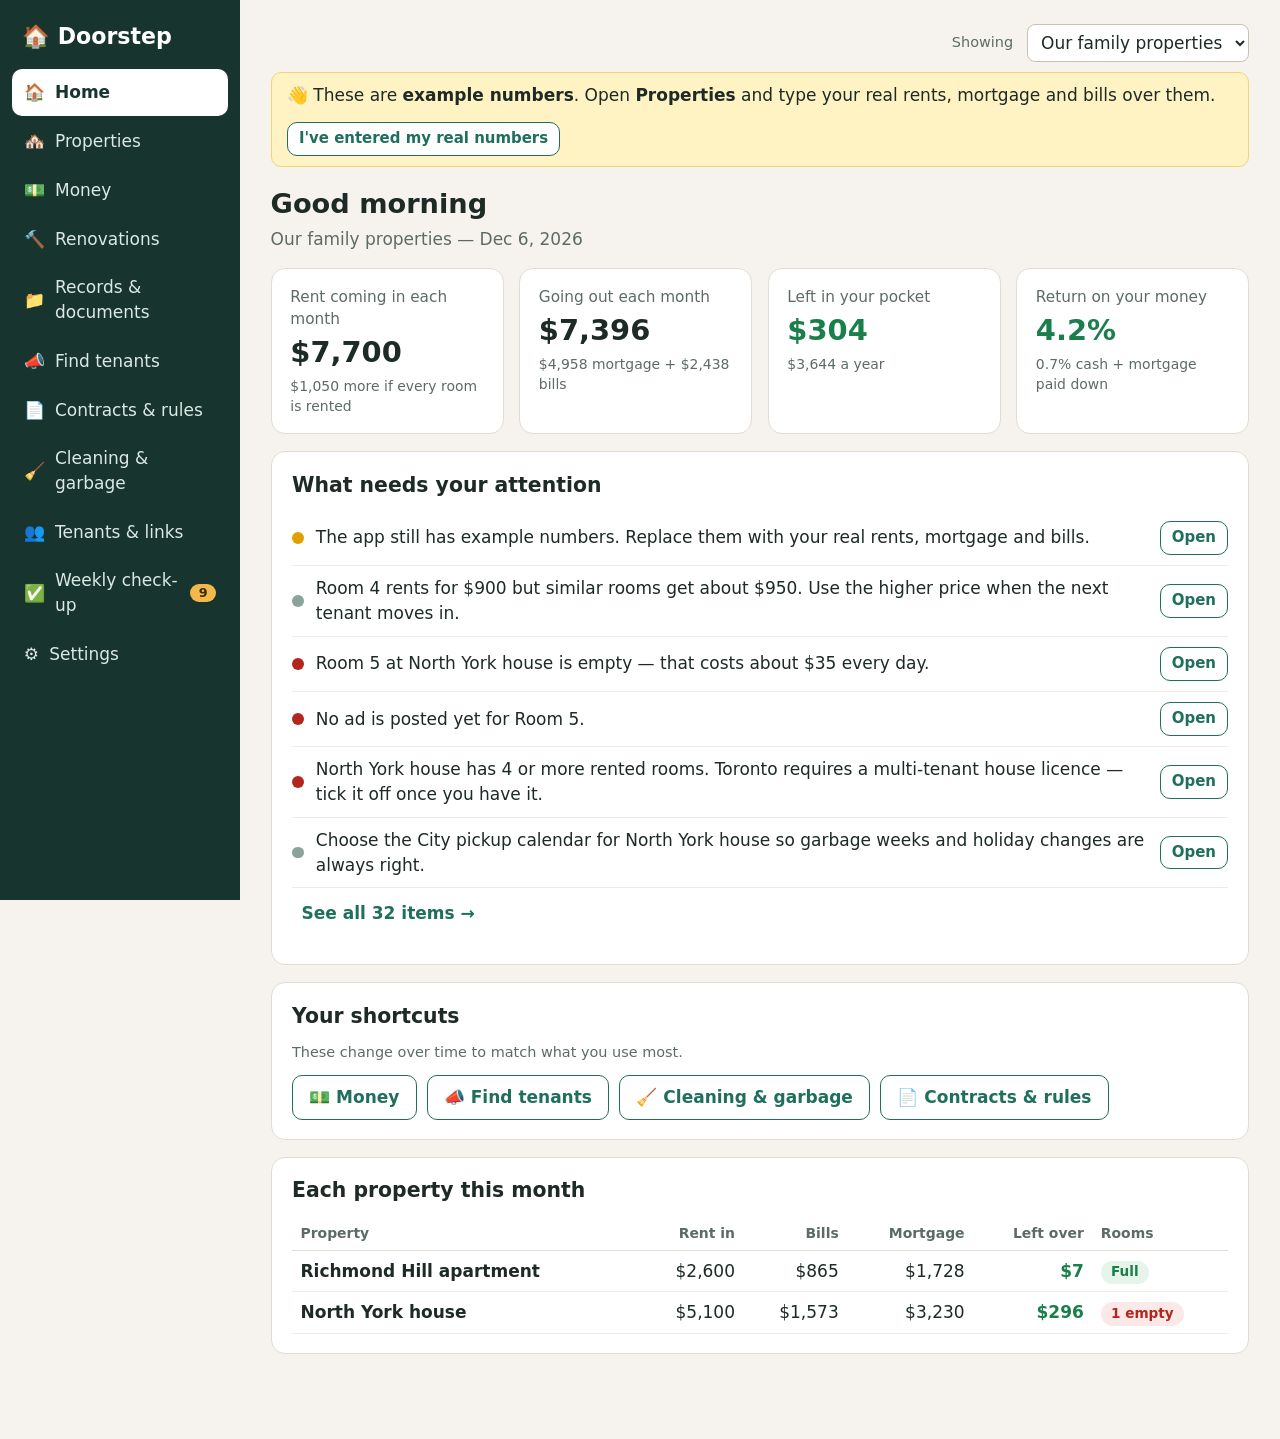
==== commit 2e1d0e0b: "Add Toronto pickup calendar, duty sheets, reminders, records and documents Co-Authored-By: Claude Fa" ====
--- a/Doorstep.html
+++ b/Doorstep.html
@@ -69,7 +69,13 @@
  .week{grid-template-columns:1fr}
 }
 @media print{nav,.top,.btn,.banner,.noprint{display:none!important}body{background:#fff}main{padding:0;max-width:none}.card,.stat{break-inside:avoid}}
+.ph{display:flex;gap:.5rem;flex-wrap:wrap;align-items:center;margin:.4rem 0 .8rem}
+.ph figure{margin:0;position:relative}
+.ph img{width:104px;height:78px;object-fit:cover;border-radius:8px;border:1px solid var(--line);display:block}
+.ph .x{position:absolute;top:-6px;right:-6px;width:24px;height:24px;border-radius:50%;border:0;background:var(--bad);color:#fff;font-size:.75rem;cursor:pointer;line-height:1}
 </style></head><body><div id="app"></div><script>
+/* City of Toronto curbside pickup calendar — open.toronto.ca "Solid Waste Collection Schedule". G garbage, R recycling, Y yard waste, X Christmas trees. Green bin is every week. */
+const CITY = {"updated":"2026-11-27","years":["2025","2026"],"cal":{"Tuesday1":{"2026-01-06":"R","2026-01-13":"GX","2026-01-20":"R","2026-01-27":"GX","2026-02-03":"R","2026-02-10":"G","2026-02-17":"R","2026-02-24":"G","2026-03-03":"R","2026-03-10":"GY","2026-03-17":"R","2026-03-24":"GY","2026-03-31":"R","2026-04-07":"GY","2026-04-14":"R","2026-04-21":"GY","2026-04-28":"R","2026-05-05":"GY","2026-05-12":"R","2026-05-19":"GY","2026-05-26":"R","2026-06-02":"GY","2026-06-09":"R","2026-06-16":"GY","2026-06-23":"R","2026-06-30":"GY","2026-07-07":"R","2026-07-14":"GY","2026-07-21":"R","2026-07-28":"GY","2026-08-04":"R","2026-08-11":"GY","2026-08-18":"R","2026-08-25":"GY","2026-09-01":"R","2026-09-08":"GY","2026-09-15":"R","2026-09-22":"GY","2026-09-29":"R","2026-10-06":"GY","2026-10-13":"R","2026-10-20":"GY","2026-10-27":"R","2026-11-03":"GY","2026-11-10":"R","2026-11-17":"GY","2026-11-24":"R","2026-12-01":"GY","2026-12-08":"R","2026-12-15":"G","2026-12-22":"R","2026-12-29":"G","2025-01-07":"R","2025-01-14":"GX","2025-01-21":"R","2025-01-28":"GX","2025-02-04":"R","2025-02-11":"G","2025-02-18":"R","2025-02-25":"G","2025-03-04":"R","2025-03-11":"GY","2025-03-18":"R","2025-03-25":"GY","2025-04-01":"R","2025-04-08":"GY","2025-04-15":"R","2025-04-22":"GY","2025-04-29":"R","2025-05-06":"GY","2025-05-13":"R","2025-05-20":"GY","2025-05-27":"R","2025-06-03":"GY","2025-06-10":"R","2025-06-17":"GY","2025-06-24":"R","2025-07-01":"GY","2025-07-08":"R","2025-07-15":"GY","2025-07-22":"R","2025-07-29":"GY","2025-08-05":"R","2025-08-12":"GY","2025-08-19":"R","2025-08-26":"GY","2025-09-02":"R","2025-09-09":"GY","2025-09-16":"R","2025-09-23":"GY","2025-09-30":"R","2025-10-07":"GY","2025-10-14":"R","2025-10-21":"GY","2025-10-28":"R","2025-11-04":"GY","2025-11-11":"R","2025-11-18":"GY","2025-11-25":"R","2025-12-02":"GY","2025-12-09":"R","2025-12-16":"G","2025-12-23":"R","2025-12-30":"G"},"Tuesday2":{"2026-01-06":"GX","2026-01-13":"R","2026-01-20":"GX","2026-01-27":"R","2026-02-03":"G","2026-02-10":"R","2026-02-17":"G","2026-02-24":"R","2026-03-03":"G","2026-03-10":"R","2026-03-17":"GY","2026-03-24":"R","2026-03-31":"GY","2026-04-07":"R","2026-04-14":"GY","2026-04-21":"R","2026-04-28":"GY","2026-05-05":"R","2026-05-12":"GY","2026-05-19":"R","2026-05-26":"GY","2026-06-02":"R","2026-06-09":"GY","2026-06-16":"R","2026-06-23":"GY","2026-06-30":"R","2026-07-07":"GY","2026-07-14":"R","2026-07-21":"GY","2026-07-28":"R","2026-08-04":"GY","2026-08-11":"R","2026-08-18":"GY","2026-08-25":"R","2026-09-01":"GY","2026-09-08":"R","2026-09-15":"GY","2026-09-22":"R","2026-09-29":"GY","2026-10-06":"R","2026-10-13":"GY","2026-10-20":"R","2026-10-27":"GY","2026-11-03":"R","2026-11-10":"GY","2026-11-17":"R","2026-11-24":"GY","2026-12-01":"R","2026-12-08":"GY","2026-12-15":"R","2026-12-22":"G","2026-12-29":"R","2025-01-07":"GYX","2025-01-14":"R","2025-01-21":"GX","2025-01-28":"R","2025-02-04":"G","2025-02-11":"R","2025-02-18":"G","2025-02-25":"R","2025-03-04":"G","2025-03-11":"R","2025-03-18":"GY","2025-03-25":"R","2025-04-01":"GY","2025-04-08":"R","2025-04-15":"GY","2025-04-22":"R","2025-04-29":"GY","2025-05-06":"R","2025-05-13":"GY","2025-05-20":"R","2025-05-27":"GY","2025-06-03":"R","2025-06-10":"GY","2025-06-17":"R","2025-06-24":"GY","2025-07-01":"R","2025-07-08":"GY","2025-07-15":"R","2025-07-22":"GY","2025-07-29":"R","2025-08-05":"GY","2025-08-12":"R","2025-08-19":"GY","2025-08-26":"R","2025-09-02":"GY","2025-09-09":"R","2025-09-16":"GY","2025-09-23":"R","2025-09-30":"GY","2025-10-07":"R","2025-10-14":"GY","2025-10-21":"R","2025-10-28":"GY","2025-11-04":"R","2025-11-11":"GY","2025-11-18":"R","2025-11-25":"GY","2025-12-02":"R","2025-12-09":"GY","2025-12-16":"R","2025-12-23":"G","2025-12-30":"R"},"Wednesday1":{"2026-01-07":"R","2026-01-14":"GX","2026-01-21":"R","2026-01-28":"GX","2026-02-04":"R","2026-02-11":"G","2026-02-18":"R","2026-02-25":"G","2026-03-04":"R","2026-03-11":"GY","2026-03-18":"R","2026-03-25":"GY","2026-04-01":"R","2026-04-08":"GY","2026-04-15":"R","2026-04-22":"GY","2026-04-29":"R","2026-05-06":"GY","2026-05-13":"R","2026-05-20":"GY","2026-05-27":"R","2026-06-03":"GY","2026-06-10":"R","2026-06-17":"GY","2026-06-24":"R","2026-07-01":"GY","2026-07-08":"R","2026-07-15":"GY","2026-07-22":"R","2026-07-29":"GY","2026-08-05":"R","2026-08-12":"GY","2026-08-19":"R","2026-08-26":"GY","2026-09-02":"R","2026-09-09":"GY","2026-09-16":"R","2026-09-23":"GY","2026-09-30":"R","2026-10-07":"GY","2026-10-14":"R","2026-10-21":"GY","2026-10-28":"R","2026-11-04":"GY","2026-11-11":"R","2026-11-18":"GY","2026-11-25":"R","2026-12-02":"GY","2026-12-09":"R","2026-12-16":"G","2026-12-23":"R","2026-12-30":"G","2025-01-02":"G","2025-01-08":"R","2025-01-15":"GX","2025-01-22":"R","2025-01-29":"GX","2025-02-05":"R","2025-02-12":"G","2025-02-19":"R","2025-02-26":"G","2025-03-05":"R","2025-03-12":"GY","2025-03-19":"R","2025-03-26":"GY","2025-04-02":"R","2025-04-09":"GY","2025-04-16":"R","2025-04-23":"GY","2025-04-30":"R","2025-05-07":"GY","2025-05-14":"R","2025-05-21":"GY","2025-05-28":"R","2025-06-04":"GY","2025-06-11":"R","2025-06-18":"GY","2025-06-25":"R","2025-07-02":"GY","2025-07-09":"R","2025-07-16":"GY","2025-07-23":"R","2025-07-30":"GY","2025-08-06":"R","2025-08-13":"GY","2025-08-20":"R","2025-08-27":"GY","2025-09-03":"R","2025-09-10":"GY","2025-09-17":"R","2025-09-24":"GY","2025-10-01":"R","2025-10-08":"GY","2025-10-15":"R","2025-10-22":"GY","2025-10-29":"R","2025-11-05":"GY","2025-11-12":"R","2025-11-19":"GY","2025-11-26":"R","2025-12-03":"GY","2025-12-10":"R","2025-12-17":"G","2025-12-24":"R","2025-12-31":"G"},"Wednesday2":{"2026-01-07":"GX","2026-01-14":"R","2026-01-21":"GX","2026-01-28":"R","2026-02-04":"G","2026-02-11":"R","2026-02-18":"G","2026-02-25":"R","2026-03-04":"G","2026-03-11":"R","2026-03-18":"GY","2026-03-25":"R","2026-04-01":"GY","2026-04-08":"R","2026-04-15":"GY","2026-04-22":"R","2026-04-29":"GY","2026-05-06":"R","2026-05-13":"GY","2026-05-20":"R","2026-05-27":"GY","2026-06-03":"R","2026-06-10":"GY","2026-06-17":"R","2026-06-24":"GY","2026-07-01":"R","2026-07-08":"GY","2026-07-15":"R","2026-07-22":"GY","2026-07-29":"R","2026-08-05":"GY","2026-08-12":"R","2026-08-19":"GY","2026-08-26":"R","2026-09-02":"GY","2026-09-09":"R","2026-09-16":"GY","2026-09-23":"R","2026-09-30":"GY","2026-10-07":"R","2026-10-14":"GY","2026-10-21":"R","2026-10-28":"GY","2026-11-04":"R","2026-11-11":"GY","2026-11-18":"R","2026-11-25":"GY","2026-12-02":"R","2026-12-09":"GY","2026-12-16":"R","2026-12-23":"G","2026-12-30":"R","2025-01-02":"R","2025-01-08":"GX","2025-01-15":"R","2025-01-22":"GX","2025-01-29":"R","2025-02-05":"G","2025-02-12":"R","2025-02-19":"G","2025-02-26":"R","2025-03-05":"G","2025-03-12":"R","2025-03-19":"GY","2025-03-26":"R","2025-04-02":"GY","2025-04-09":"R","2025-04-16":"GY","2025-04-23":"R","2025-04-30":"GY","2025-05-07":"R","2025-05-14":"GY","2025-05-21":"R","2025-05-28":"GY","2025-06-04":"R","2025-06-11":"GY","2025-06-18":"R","2025-06-25":"GY","2025-07-02":"R","2025-07-09":"GY","2025-07-16":"R","2025-07-23":"GY","2025-07-30":"R","2025-08-06":"GY","2025-08-13":"R","2025-08-20":"GY","2025-08-27":"R","2025-09-03":"GY","2025-09-10":"R","2025-09-17":"GY","2025-09-24":"R","2025-10-01":"GY","2025-10-08":"R","2025-10-15":"GY","2025-10-22":"R","2025-10-29":"GY","2025-11-05":"R","2025-11-12":"GY","2025-11-19":"R","2025-11-26":"GY","2025-12-03":"R","2025-12-10":"GY","2025-12-17":"R","2025-12-24":"G","2025-12-31":"R"},"Thursday1":{"2026-01-02":"G","2026-01-08":"R","2026-01-15":"GX","2026-01-22":"R","2026-01-29":"GX","2026-02-05":"R","2026-02-12":"G","2026-02-19":"R","2026-02-26":"G","2026-03-05":"R","2026-03-12":"GY","2026-03-19":"R","2026-03-26":"GY","2026-04-02":"R","2026-04-09":"GY","2026-04-16":"R","2026-04-23":"GY","2026-04-30":"R","2026-05-07":"GY","2026-05-14":"R","2026-05-21":"GY","2026-05-28":"R","2026-06-04":"GY","2026-06-11":"R","2026-06-18":"GY","2026-06-25":"R","2026-07-02":"GY","2026-07-09":"R","2026-07-16":"GY","2026-07-23":"R","2026-07-30":"GY","2026-08-06":"R","2026-08-13":"GY","2026-08-20":"R","2026-08-27":"GY","2026-09-03":"R","2026-09-10":"GY","2026-09-17":"R","2026-09-24":"GY","2026-10-01":"R","2026-10-08":"GY","2026-10-15":"R","2026-10-22":"GY","2026-10-29":"R","2026-11-05":"GY","2026-11-12":"R","2026-11-19":"GY","2026-11-26":"R","2026-12-03":"GY","2026-12-10":"R","2026-12-17":"G","2026-12-24":"R","2026-12-31":"G","2025-01-03":"G","2025-01-09":"R","2025-01-16":"GX","2025-01-23":"R","2025-01-30":"GX","2025-02-06":"R","2025-02-13":"G","2025-02-20":"R","2025-02-27":"G","2025-03-06":"R","2025-03-13":"GY","2025-03-20":"R","2025-03-27":"GY","2025-04-03":"R","2025-04-10":"GY","2025-04-17":"R","2025-04-24":"GY","2025-05-01":"R","2025-05-08":"GY","2025-05-15":"R","2025-05-22":"GY","2025-05-29":"R","2025-06-05":"GY","2025-06-12":"R","2025-06-19":"GY","2025-06-26":"R","2025-07-03":"GY","2025-07-10":"R","2025-07-17":"GY","2025-07-24":"R","2025-07-31":"GY","2025-08-07":"R","2025-08-14":"GY","2025-08-21":"R","2025-08-28":"GY","2025-09-04":"R","2025-09-11":"GY","2025-09-18":"R","2025-09-25":"GY","2025-10-02":"R","2025-10-09":"GY","2025-10-16":"R","2025-10-23":"GY","2025-10-30":"R","2025-11-06":"GY","2025-11-13":"R","2025-11-20":"GY","2025-11-27":"R","2025-12-04":"GY","2025-12-11":"R","2025-12-18":"G","2025-12-26":"R"},"Thursday2":{"2026-01-02":"R","2026-01-08":"GX","2026-01-15":"R","2026-01-22":"GX","2026-01-29":"R","2026-02-05":"G","2026-02-12":"R","2026-02-19":"G","2026-02-26":"R","2026-03-05":"G","2026-03-12":"R","2026-03-19":"GY","2026-03-26":"R","2026-04-02":"GY","2026-04-09":"R","2026-04-16":"GY","2026-04-23":"R","2026-04-30":"GY","2026-05-07":"R","2026-05-14":"GY","2026-05-21":"R","2026-05-28":"GY","2026-06-04":"R","2026-06-11":"GY","2026-06-18":"R","2026-06-25":"GY","2026-07-02":"R","2026-07-09":"GY","2026-07-16":"R","2026-07-23":"GY","2026-07-30":"R","2026-08-06":"GY","2026-08-13":"R","2026-08-20":"GY","2026-08-27":"R","2026-09-03":"GY","2026-09-10":"R","2026-09-17":"GY","2026-09-24":"R","2026-10-01":"GY","2026-10-08":"R","2026-10-15":"GY","2026-10-22":"R","2026-10-29":"GY","2026-11-05":"R","2026-11-12":"GY","2026-11-19":"R","2026-11-26":"GY","2026-12-03":"R","2026-12-10":"GY","2026-12-17":"R","2026-12-24":"G","2026-12-31":"R","2025-01-03":"R","2025-01-09":"GX","2025-01-16":"R","2025-01-23":"GX","2025-01-30":"R","2025-02-06":"G","2025-02-13":"R","2025-02-20":"G","2025-02-27":"R","2025-03-06":"G","2025-03-13":"R","2025-03-20":"GY","2025-03-27":"R","2025-04-03":"GY","2025-04-10":"R","2025-04-17":"GY","2025-04-24":"R","2025-05-01":"GY","2025-05-08":"R","2025-05-15":"GY","2025-05-22":"R","2025-05-29":"GY","2025-06-05":"R","2025-06-12":"GY","2025-06-19":"R","2025-06-26":"GY","2025-07-03":"R","2025-07-10":"GY","2025-07-17":"R","2025-07-24":"GY","2025-07-31":"R","2025-08-07":"GY","2025-08-14":"R","2025-08-21":"GY","2025-08-28":"R","2025-09-04":"GY","2025-09-11":"R","2025-09-18":"GY","2025-09-25":"R","2025-10-02":"GY","2025-10-09":"R","2025-10-16":"GY","2025-10-23":"R","2025-10-30":"GY","2025-11-06":"R","2025-11-13":"GY","2025-11-20":"R","2025-11-27":"GY","2025-12-04":"R","2025-12-11":"GY","2025-12-18":"R","2025-12-26":"G"},"Friday1":{"2026-01-03":"G","2026-01-09":"R","2026-01-16":"GX","2026-01-23":"R","2026-01-30":"GX","2026-02-06":"R","2026-02-13":"G","2026-02-20":"R","2026-02-27":"G","2026-03-06":"R","2026-03-13":"GY","2026-03-20":"R","2026-03-27":"GY","2026-04-03":"R","2026-04-10":"GY","2026-04-17":"R","2026-04-24":"GY","2026-05-01":"R","2026-05-08":"GY","2026-05-15":"R","2026-05-22":"GY","2026-05-29":"R","2026-06-05":"GY","2026-06-12":"R","2026-06-19":"GY","2026-06-26":"R","2026-07-03":"GY","2026-07-10":"R","2026-07-17":"GY","2026-07-24":"R","2026-07-31":"GY","2026-08-07":"R","2026-08-14":"GY","2026-08-21":"R","2026-08-28":"GY","2026-09-04":"R","2026-09-11":"GY","2026-09-18":"R","2026-09-25":"GY","2026-10-02":"R","2026-10-09":"GY","2026-10-16":"R","2026-10-23":"GY","2026-10-30":"R","2026-11-06":"GY","2026-11-13":"R","2026-11-20":"GY","2026-11-27":"R","2026-12-04":"GY","2026-12-11":"R","2026-12-18":"G","2026-12-26":"R","2025-01-04":"G","2025-01-10":"R","2025-01-17":"GX","2025-01-24":"R","2025-01-31":"GX","2025-02-07":"R","2025-02-14":"G","2025-02-21":"R","2025-02-28":"G","2025-03-07":"R","2025-03-14":"GY","2025-03-21":"R","2025-03-28":"GY","2025-04-04":"R","2025-04-11":"GY","2025-04-18":"R","2025-04-25":"GY","2025-05-02":"R","2025-05-09":"GY","2025-05-16":"R","2025-05-23":"GY","2025-05-30":"R","2025-06-06":"GY","2025-06-13":"R","2025-06-20":"GY","2025-06-27":"R","2025-07-04":"GY","2025-07-11":"R","2025-07-18":"GY","2025-07-25":"R","2025-08-01":"GY","2025-08-08":"R","2025-08-15":"GY","2025-08-22":"R","2025-08-29":"GY","2025-09-05":"R","2025-09-12":"GY","2025-09-19":"R","2025-09-26":"GY","2025-10-03":"R","2025-10-10":"GY","2025-10-17":"R","2025-10-24":"GY","2025-10-31":"R","2025-11-07":"GY","2025-11-14":"R","2025-11-21":"GY","2025-11-28":"R","2025-12-05":"GY","2025-12-12":"R","2025-12-19":"G","2025-12-27":"R"},"Friday2":{"2026-01-03":"R","2026-01-09":"GX","2026-01-16":"R","2026-01-23":"GX","2026-01-30":"R","2026-02-06":"G","2026-02-13":"R","2026-02-20":"G","2026-02-27":"R","2026-03-06":"G","2026-03-13":"R","2026-03-20":"GY","2026-03-27":"R","2026-04-03":"GY","2026-04-10":"R","2026-04-17":"GY","2026-04-24":"R","2026-05-01":"GY","2026-05-08":"R","2026-05-15":"GY","2026-05-22":"R","2026-05-29":"GY","2026-06-05":"R","2026-06-12":"GY","2026-06-19":"R","2026-06-26":"GY","2026-07-03":"R","2026-07-10":"GY","2026-07-17":"R","2026-07-24":"GY","2026-07-31":"R","2026-08-07":"GY","2026-08-14":"R","2026-08-21":"GY","2026-08-28":"R","2026-09-04":"GY","2026-09-11":"R","2026-09-18":"GY","2026-09-25":"R","2026-10-02":"GY","2026-10-09":"R","2026-10-16":"GY","2026-10-23":"R","2026-10-30":"GY","2026-11-06":"R","2026-11-13":"GY","2026-11-20":"R","2026-11-27":"GY","2026-12-04":"R","2026-12-11":"GY","2026-12-18":"R","2026-12-26":"G","2025-01-04":"R","2025-01-10":"GX","2025-01-17":"R","2025-01-24":"GX","2025-01-31":"R","2025-02-07":"G","2025-02-14":"R","2025-02-21":"G","2025-02-28":"R","2025-03-07":"G","2025-03-14":"R","2025-03-21":"GY","2025-03-28":"R","2025-04-04":"GY","2025-04-11":"R","2025-04-18":"GY","2025-04-25":"R","2025-05-02":"GY","2025-05-09":"R","2025-05-16":"GY","2025-05-23":"R","2025-05-30":"GY","2025-06-06":"R","2025-06-13":"GY","2025-06-20":"R","2025-06-27":"GY","2025-07-04":"R","2025-07-11":"GY","2025-07-18":"R","2025-07-25":"GY","2025-08-01":"R","2025-08-08":"GY","2025-08-15":"R","2025-08-22":"GY","2025-08-29":"R","2025-09-05":"GY","2025-09-12":"R","2025-09-19":"GY","2025-09-26":"R","2025-10-03":"GY","2025-10-10":"R","2025-10-17":"GY","2025-10-24":"R","2025-10-31":"GY","2025-11-07":"R","2025-11-14":"GY","2025-11-21":"R","2025-11-28":"GY","2025-12-05":"R","2025-12-12":"GY","2025-12-19":"R","2025-12-27":"G"}}};
 /* Doorstep — core: data, storage, money math, chores, checks */
 const KEY = 'doorstep.v1';
 const GUIDELINE = { 2026: 2.1, 2027: 1.9 }; // Ontario rent increase guideline, % (ontario.ca)
@@ -220,12 +226,27 @@
   return pick;
 }
 const wasteType = (p, w) => (mod(w, 2) === 0) !== !!p.wasteFlip ? 'Garbage' : 'Recycling';
+const addDays = (s, n) => { const d = pDate(s); d.setDate(d.getDate() + n); return iso(d); };
+const dn = s => pDate(s).toLocaleDateString('en-CA', { weekday: 'short', month: 'short', day: 'numeric' });
+const cityCal = p => (typeof CITY !== 'undefined' && p.cityCal && CITY.cal[p.cityCal]) || null;
+const wasteDayOf = p => cityCal(p) ? DAYS.indexOf(p.cityCal.replace(/\d+$/, '')) : (p.wasteDay ?? 2);
+// What the truck takes in the week starting monIso. Uses the City of Toronto's published dates when a calendar is chosen.
+function pickupFor(p, monIso, w) {
+  const cal = cityCal(p), day = wasteDayOf(p), guess = addDays(monIso, mod(day - 1, 7));
+  if (!cal) return { date: guess, waste: wasteType(p, w), extra: '', official: false };
+  for (let i = 0; i < 7; i++) { const d = addDays(monIso, i), f = cal[d];
+    if (f !== undefined) return { date: d, waste: f.includes('G') ? 'Garbage' : 'Recycling', extra: (f.includes('Y') ? ' + yard waste' : '') + (f.includes('X') ? ' + Christmas trees' : ''), official: true }; }
+  // Past the last date the City has published: keep alternating from the last known week.
+  const last = Object.keys(cal).sort().pop(), weeks = Math.round((pDate(monIso) - mondayOf(pDate(last))) / 6048e5);
+  const g = (mod(weeks, 2) === 0) === cal[last].includes('G');
+  return { date: guess, waste: g !== !!p.wasteFlip ? 'Garbage' : 'Recycling', extra: '', official: false };
+}
 function schedule(p, weeks = 8, from = new Date()) {
   const w0 = weekIdx(p, from), m0 = mondayOf(from), rows = [];
   for (let k = 0; k < weeks; k++) {
     const mon = new Date(m0); mon.setDate(mon.getDate() + k * 7);
-    const pick = new Date(mon); pick.setDate(pick.getDate() + mod((p.wasteDay ?? 2) - 1, 7));
-    rows.push({ mon: iso(mon), pickup: iso(pick), w: w0 + k, waste: wasteType(p, w0 + k), garbage: garbageFor(p, w0 + k),
+    const pk = pickupFor(p, iso(mon), w0 + k);
+    rows.push({ mon: iso(mon), pickup: pk.date, w: w0 + k, waste: pk.waste, bins: pk.waste + ' + green bin' + pk.extra, official: pk.official, garbage: garbageFor(p, w0 + k),
       clean: p.floors.map(f => ({ f, t: cleanerFor(p, f.id, w0 + k) })) });
   }
   return rows;
@@ -261,6 +282,7 @@
     if (unitsOf(p.id).length >= 4 && /toronto|north york|scarborough|etobicoke/i.test(p.address) && !(p.compliance || {}).licence)
       add('high', `${p.name} has 4 or more rented rooms. Toronto requires a multi-tenant house licence — tick it off once you have it.`, 'contracts');
   });
+  propsOf(pf.id).forEach(p => { if (p.floors.length && /toronto|north york|scarborough|etobicoke/i.test(p.address) && !cityCal(p)) add('low', `Choose the City pickup calendar for ${p.name} so garbage weeks and holiday changes are always right.`, 'chores'); });
   pfTenants(pf.id).forEach(t => {
     const u = tenantUnit(t.id), p = byId(S.properties, u.prop);
     if (dom > 3 && !paid[t.id]) add('high', `${t.name} (${u.name}) has not been marked as paid for this month.`, 'money');
@@ -293,8 +315,8 @@
   const u = tenantUnit(t.id), p = byId(S.properties, u.prop), fl = byId(p.floors, u.floor);
   const first = x => x ? x.name : '—';
   return { n: t.name, u: u.name, p: p.name, a: p.address, ll: S.settings.landlord, le: S.settings.email, lp: S.settings.phone, rent: u.rent,
-    made: today(), fl: fl ? fl.name : '', tasks: fl ? fl.tasks : '', day: DAYS[p.wasteDay ?? 2],
-    sch: fl ? schedule(p, 12).map(r => ({ m: r.mon, pk: r.pickup, w: r.waste, g: first(r.garbage), c: first((r.clean.find(c => c.f.id === fl.id) || {}).t) })) : [],
+    made: today(), fl: fl ? fl.name : '', tasks: fl ? fl.tasks : '', day: DAYS[wasteDayOf(p)],
+    sch: fl ? schedule(p, 12).map(r => ({ m: r.mon, pk: r.pickup, w: r.bins, g: first(r.garbage), c: first((r.clean.find(c => c.f.id === fl.id) || {}).t) })) : [],
     docs: S.docs.filter(d => d.tenant === t.id && d.status !== 'draft').map(d => ({ t: d.title, b: d.body, s: d.status })) };
 }
 const isHosted = () => /^https?:/.test(location.protocol);
@@ -316,11 +338,12 @@
 const field = (label, html) => `<label class="f">${esc(label)}${html}</label>`;
 const sel = (path, val, opts, type = '') => `<select data-bind="${path}" data-type="${type}">${opts.map(([v, l]) => `<option value="${esc(v)}"${String(v) === String(val ?? '') ? ' selected' : ''}>${esc(l)}</option>`).join('')}</select>`;
 /* Doorstep — shell, Home, Properties, Money, Renovations */
-const NAV = [['home', '🏠', 'Home'], ['properties', '🏘️', 'Properties'], ['money', '💵', 'Money'], ['reno', '🔨', 'Renovations'], ['market', '📣', 'Find tenants'], ['contracts', '📄', 'Contracts & rules'], ['chores', '🧹', 'Cleaning & garbage'], ['people', '👥', 'Tenants & links'], ['qc', '✅', 'Weekly check-up'], ['settings', '⚙️', 'Settings']];
+const NAV = [['home', '🏠', 'Home'], ['properties', '🏘️', 'Properties'], ['money', '💵', 'Money'], ['reno', '🔨', 'Renovations'], ['records', '📁', 'Records & documents'], ['market', '📣', 'Find tenants'], ['contracts', '📄', 'Contracts & rules'], ['chores', '🧹', 'Cleaning & garbage'], ['people', '👥', 'Tenants & links'], ['qc', '✅', 'Weekly check-up'], ['settings', '⚙️', 'Settings']];
 const V = {}, A = {};
 let unlocked = false;
 
 function render() {
+  S.files ??= []; S.ledger ??= []; S.pastRenos ??= [];
   if (S.settings.pin && !unlocked) {
     $('#app').innerHTML = `<main><div class="card lock"><h1>🏠 Doorstep</h1><p>Enter your PIN</p><input class="in" id="pin" type="password" inputmode="numeric" autofocus style="text-align:center;font-size:1.4rem;width:10rem"><p><button class="btn" data-act="unlock">Open</button></p></div></main>`;
     return;
@@ -405,6 +428,7 @@
   <h3>Rooms / units</h3><div class="tw"><table><tr><th>Name</th>${p.floors.length ? '<th>Floor</th>' : ''}<th class="n">Rent now ($)</th><th class="n">Market rent ($)</th><th>Who lives there</th><th></th></tr>
   ${unitsOf(p.id).map(u => `<tr><td>${txt(`units:${u.id}.name`, u.name)}</td>${p.floors.length ? `<td>${sel(`units:${u.id}.floor`, u.floor, [['', '—'], ...p.floors.map(x => [x.id, x.name])])}</td>` : ''}<td class="n">${num(`units:${u.id}.rent`, u.rent, 100)}</td><td class="n">${num(`units:${u.id}.market`, u.market, 100)}</td><td>${sel(`units:${u.id}.tenant`, u.tenant, [['', '— empty —'], ...S.tenants.filter(t => t.id === u.tenant || free.includes(t)).map(t => [t.id, t.name])])}</td><td><button class="btn del" data-act="delUnit" data-arg="${u.id}" data-confirm="1">Remove</button></td></tr>`).join('')}
   <tr><td colspan="6"><button class="btn ghost" data-act="addUnit" data-arg="${p.id}">＋ Add a room</button> <button class="btn ghost" data-act="addFloor" data-arg="${p.id}">＋ Add a floor</button> <span class="small">Add new people under “Tenants & links”, then pick them here.</span></td></tr></table></div>
+  <h3>Room photos</h3>${unitsOf(p.id).map(u => `<div><b>${esc(u.name)}</b>${photoStrip(u)}</div>`).join('')}
   <h3>Other</h3><label class="row"><input type="checkbox" data-bind="${b}.camera" ${p.camera ? 'checked' : ''}> There is a security camera outside this property</label>
   <p style="margin-top:1rem"><button class="btn del" data-act="delProp" data-arg="${p.id}" data-confirm="1">Delete this property</button></p></div>`;
 }
@@ -416,7 +440,7 @@
 A.addExp = pid => { byId(S.properties, pid).expenses.push({ id: uid(), name: 'New bill', amount: 0, per: 'm' }); };
 A.delExp = arg => { const [pid, eid] = arg.split('|'), p = byId(S.properties, pid); p.expenses = p.expenses.filter(e => e.id !== eid); };
 A.addUnit = pid => { const p = byId(S.properties, pid); S.units.push({ id: uid(), prop: pid, name: 'Room ' + (unitsOf(pid).length + 1), floor: p.floors[0] ? p.floors[0].id : '', rent: 0, market: 0, tenant: '', desc: '' }); };
-A.delUnit = id => { S.units = S.units.filter(u => u.id !== id); delete S.ads[id]; };
+A.delUnit = id => { S.units = S.units.filter(u => u.id !== id); delete S.ads[id]; delete PH[id]; savePhotos(); };
 A.addFloor = pid => { const p = byId(S.properties, pid); p.floors.push({ id: uid(), name: 'Floor ' + (p.floors.length + 1), tasks: 'Kitchen\nWashroom\nCorridor\nVacuum and mop\nEmpty bins' }); toast('Floor added. Rename it under Cleaning & garbage.'); };
 
 /* ---------------- Money ---------------- */
@@ -479,6 +503,92 @@
 };
 A.addReno = i => { const p = PRESETS[i], pr = propsOf(curPf().id)[propsOf(curPf().id).length - 1]; if (!pr) { toast('Add a property first'); return false; } S.renos.unshift({ id: uid(), prop: pr.id, name: p ? p[0] : 'New project', cost: p ? p[1] : 0, rentUp: p ? p[2] : 0, valueUp: p ? p[3] : 0, lost: 0, financed: false, rate: 7, years: 5 }); };
 A.delReno = id => { S.renos = S.renos.filter(r => r.id !== id); };
+/* Doorstep — Records & documents, past renovations, "where you stand" */
+
+/* ---------- uploaded files live in the browser's file store (IndexedDB), not in the small settings store ---------- */
+const fdb = () => new Promise((res, rej) => { const r = indexedDB.open('doorstep-files', 1); r.onupgradeneeded = () => r.result.createObjectStore('f'); r.onsuccess = () => res(r.result); r.onerror = () => rej(r.error); });
+const fop = async (mode, fn) => { const db = await fdb(); return new Promise((res, rej) => { const tx = db.transaction('f', mode), q = fn(tx.objectStore('f')); tx.oncomplete = () => res(q && q.result); tx.onerror = () => rej(tx.error); }); };
+const fput = (id, blob) => fop('readwrite', s => s.put(blob, id));
+const fget = id => fop('readonly', s => s.get(id));
+const fdel = id => fop('readwrite', s => s.delete(id));
+async function allFileData() { const o = {}; for (const f of S.files) { const b = await fget(f.id); if (b) o[f.id] = await new Promise(r => { const fr = new FileReader(); fr.onload = () => r(fr.result); fr.readAsDataURL(b); }); } return o; }
+async function restoreFiles(o) { for (const [id, u] of Object.entries(o)) await fput(id, await (await fetch(u)).blob()); }
+const kb = n => n > 1048576 ? (n / 1048576).toFixed(1) + ' MB' : Math.max(1, Math.round(n / 1024)) + ' KB';
+
+const FCAT = ['Lease or contract', 'Mortgage', 'Insurance', 'Property tax', 'Licence or permit', 'Receipt or invoice', 'Renovation', 'Bank statement', 'Other'];
+const LCAT = ['Rent', 'Other income', 'Mortgage payment', 'Property tax', 'Insurance', 'Utilities', 'Repairs', 'Renovation', 'Management or legal fees', 'Other cost'];
+const isIncome = c => c === 'Rent' || c === 'Other income';
+
+/* ---------- where she stands ---------- */
+function standing(pf) {
+  const pids = propsOf(pf.id).map(p => p.id), years = {}, Y = y => (years[y] ??= { inc: 0, out: 0, reno: 0 });
+  S.ledger.filter(l => l.pf === pf.id).forEach(l => { const y = Y((l.date || today()).slice(0, 4)); if (isIncome(l.cat)) y.inc += l.amount || 0; else y.out += l.amount || 0; });
+  S.pastRenos.filter(r => pids.includes(r.prop)).forEach(r => { Y((r.date || today()).slice(0, 4)).reno += r.cost || 0; });
+  const tids = pfTenants(pf.id).map(t => t.id); let paid = 0;
+  Object.entries(S.payments).forEach(([m, o]) => Object.keys(o).forEach(tid => { if (tids.includes(tid)) { const r = tenantUnit(tid).rent || 0; Y(m.slice(0, 4)).inc += r; paid += r; } }));
+  const t = Object.values(years).reduce((a, y) => ({ inc: a.inc + y.inc, out: a.out + y.out, reno: a.reno + y.reno }), { inc: 0, out: 0, reno: 0 });
+  return { years, ...t, paid, net: t.inc - t.out - t.reno };
+}
+
+V.records = pf => {
+  const st = standing(pf), f = pfFin(pf), ps = propsOf(pf.id), led = S.ledger.filter(l => l.pf === pf.id).sort((a, b) => (b.date || '').localeCompare(a.date || '')), files = S.files.filter(x => x.pf === pf.id);
+  const yrs = Object.keys(st.years).sort().reverse(), cat = S.ui.fileCat || FCAT[0];
+  return `<h1>Records & documents</h1><div class="sub">Keep the paperwork and the past numbers in one place. The more you record, the truer the picture.</div>
+  <div class="card"><h2>Where you stand</h2>
+  <div class="grid"><div class="stat"><div class="l">Money that came in</div><div class="v pos">${money(st.inc)}</div><div class="h">everything recorded so far</div></div>
+  <div class="stat"><div class="l">Money that went out</div><div class="v">${money(st.out + st.reno)}</div><div class="h">${money(st.out)} costs + ${money(st.reno)} renovations</div></div>
+  <div class="stat"><div class="l">Ahead or behind so far</div><div class="v ${st.net >= 0 ? 'pos' : 'neg'}">${money(st.net)}</div><div class="h">in minus out, from your records</div></div>
+  <div class="stat"><div class="l">Your share of the properties today</div><div class="v">${money(f.equity)}</div><div class="h">worth ${money(f.value)} − ${money(f.value - f.equity)} owed</div></div></div>
+  ${yrs.length ? `<div class="tw"><table><tr><th>Year</th><th class="n">Came in</th><th class="n">Costs</th><th class="n">Renovations</th><th class="n">Left over</th></tr>${yrs.map(y => { const x = st.years[y], n = x.inc - x.out - x.reno; return `<tr><td>${y}</td><td class="n">${money(x.inc)}</td><td class="n">${money(x.out)}</td><td class="n">${money(x.reno)}</td><td class="n ${n >= 0 ? 'pos' : 'neg'}"><b>${money(n)}</b></td></tr>`; }).join('')}</table></div>` : '<p>Nothing recorded yet. Add past rent, bills and renovations below and this fills in.</p>'}
+  <div class="note"><b>In plain words:</b> you put in <b>${money(f.invested)}</b> of your own cash. Today the properties leave you <b class="${f.cash >= 0 ? 'pos' : 'neg'}">${money(f.cash)}</b> a month and your share is <b>${money(f.equity)}</b>.${st.reno && f.cash > 0 ? ` At today’s pace the ${money(st.reno)} of renovations you recorded is earned back in about <b>${(st.reno / (f.cash * 12)).toFixed(1)} years</b>.` : ''}
+  <div class="small" style="margin-top:.3rem">“Came in” includes rent you marked as paid on the Money screen (${money(st.paid)}) plus the records below. This is only as complete as what you enter — it is a guide, not a tax return.</div></div></div>
+
+  <div class="card"><h2>Past money in and out</h2><p>For bookkeeping: add old rent, bills or anything from earlier years. One line can be a whole year (for example “Rent 2024 — $58,000”).</p>
+  <div class="row"><button class="btn" data-act="addLedger">＋ Add a record</button><label class="btn sec" style="cursor:pointer">⬆️ Bring in a spreadsheet (CSV)<input type="file" accept=".csv,text/csv" hidden data-csv="1"></label></div>
+  <p class="small">A spreadsheet needs three columns: date, description, amount. Money out can be a minus number.</p>
+  ${led.length ? `<div class="tw"><table><tr><th>Date</th><th>What</th><th>Property</th><th class="n">Amount ($)</th><th>Note</th><th></th></tr>${led.map(l => { const b = `ledger:${l.id}`; return `<tr><td>${txt(b + '.date', l.date, '', 'date')}</td><td>${sel(b + '.cat', l.cat, LCAT.map(c => [c, (isIncome(c) ? '＋ ' : '− ') + c]))}</td><td>${sel(b + '.prop', l.prop, [['', 'All'], ...ps.map(p => [p.id, p.name])])}</td><td class="n">${num(b + '.amount', l.amount, 110)}</td><td>${txt(b + '.note', l.note, 'optional')}</td><td><button class="btn del" data-act="delLedger" data-arg="${l.id}" aria-label="Remove record">Remove</button></td></tr>`; }).join('')}</table></div>` : ''}</div>
+
+  <div class="card"><h2>Documents</h2><p>Keep contracts, mortgage papers, insurance, tax bills, licences and receipts here. Photos of paper documents work too.</p>
+  <div class="row">${field('Kind of document', sel('ui.fileCat', cat, FCAT.map(c => [c, c])))}<label class="btn" style="cursor:pointer;align-self:flex-end">⬆️ Upload documents<input type="file" multiple hidden data-files="1"></label></div>
+  ${files.length ? `<div class="tw" style="margin-top:.8rem"><table><tr><th>Name</th><th>Kind</th><th>For</th><th>Added</th><th></th></tr>${files.map(x => { const b = `files:${x.id}`; return `<tr><td>${txt(b + '.name', x.name)}<div class="small">${kb(x.size)}</div></td><td>${sel(b + '.cat', x.cat, FCAT.map(c => [c, c]))}</td><td>${sel(b + '.who', x.who || '', [['', 'General'], ...ps.map(p => ['p:' + p.id, p.name]), ...pfTenants(pf.id).map(t => ['t:' + t.id, t.name])])}</td><td>${nice(x.date)}</td><td><button class="btn sm" data-act="openFile" data-arg="${x.id}">Open</button> <button class="btn del" data-act="delFile" data-arg="${x.id}" data-confirm="1">Delete</button></td></tr>`; }).join('')}</table></div>` : '<p class="small" style="margin-top:.8rem">No documents yet.</p>'}
+  <p class="small">Documents stay on this device and are included in the backup file (Settings). The app stores them; it does not read the numbers inside them, so type the amounts into the records above.</p></div>`;
+};
+A.addLedger = () => { S.ledger.push({ id: uid(), pf: curPf().id, date: today(), cat: 'Rent', prop: '', amount: 0, note: '' }); };
+A.delLedger = id => { S.ledger = S.ledger.filter(l => l.id !== id); };
+A.openFile = async id => { const w = window.open('', '_blank'), b = await fget(id); if (!b) { if (w) w.close(); toast('That file is not on this device'); return; } const u = URL.createObjectURL(b); if (w) w.location.href = u; else location.href = u; };
+A.delFile = async id => { await fdel(id); S.files = S.files.filter(x => x.id !== id); };
+function csvRows(text) { return text.split(/\r?\n/).filter(l => l.trim()).map(l => (l.match(/("([^"]|"")*"|[^,]*)(,|$)/g) || []).map(c => c.replace(/,$/, '').replace(/^"|"$/g, '').replace(/""/g, '"').trim())).map(r => { while (r.length && r[r.length - 1] === '') r.pop(); return r; }); }
+function csvDate(s) { let m; if ((m = s.match(/^(\d{4})[-/](\d{1,2})[-/](\d{1,2})/))) return `${m[1]}-${m[2].padStart(2, '0')}-${m[3].padStart(2, '0')}`; if ((m = s.match(/^(\d{1,2})[-/](\d{1,2})[-/](\d{2,4})/))) return `${m[3].length === 2 ? '20' + m[3] : m[3]}-${m[1].padStart(2, '0')}-${m[2].padStart(2, '0')}`; const d = new Date(s); return isNaN(d) ? '' : iso(d); }
+document.addEventListener('change', async e => {
+  const el = e.target; if (!el.dataset) return;
+  if (el.dataset.files) {
+    let n = 0, big = 0;
+    for (const f of el.files) { if (f.size > 30 * 1048576) { big++; continue; } const id = uid(); try { await fput(id, f); S.files.unshift({ id, pf: curPf().id, name: f.name, cat: S.ui.fileCat || FCAT[0], who: '', date: today(), size: f.size }); n++; } catch (x) { big++; } }
+    save(); render(); toast(`${n} document${n === 1 ? '' : 's'} saved${big ? ` · ${big} could not be saved (30 MB each at most)` : ''}`);
+  }
+  if (el.dataset.csv && el.files[0]) {
+    let n = 0;
+    csvRows(await el.files[0].text()).forEach(r => { const date = csvDate(r[0] || ''), amt = parseFloat(String(r[r.length - 1]).replace(/[$,\s]/g, '').replace(/^\((.*)\)$/, '-$1')); if (!date || isNaN(amt)) return; const note = r.slice(1, -1).join(' ');
+      const cat = amt < 0 ? (LCAT.find(c => !isIncome(c) && new RegExp(c.split(' ')[0], 'i').test(note)) || 'Other cost') : (/rent/i.test(note) ? 'Rent' : 'Other income');
+      S.ledger.push({ id: uid(), pf: curPf().id, date, cat, prop: '', amount: Math.abs(amt), note }); n++; });
+    save(); render(); toast(n ? `${n} records added. Check the “What” column for each.` : 'No rows with a date and an amount were found');
+  }
+});
+
+/* ---------- renovations already done (shown under Renovations) ---------- */
+const _renoIdeas = V.reno;
+V.reno = pf => {
+  const ps = propsOf(pf.id), list = S.pastRenos.filter(r => ps.some(p => p.id === r.prop)), tot = list.reduce((a, r) => a + (r.cost || 0), 0);
+  return _renoIdeas(pf) + `<div class="card"><div class="row sp"><h2 style="margin:0">Renovations already done</h2><button class="btn" data-act="addPast">＋ Add a past renovation</button></div>
+  <p>Record what you have already spent, and what extra rent it brought. The app shows how much of each one has been earned back.</p>
+  ${list.map(r => { const b = `pastRenos:${r.id}`, months = r.date ? Math.max(0, daysBetween(r.date, today()) / 30.44) : 0, back = (r.rentUp || 0) * months, p = r.cost ? Math.min(1, back / r.cost) : 0, left = r.rentUp > 0 ? Math.max(0, (r.cost - back) / r.rentUp) : Infinity;
+    return `<div style="border-top:1px solid var(--line);padding-top:.8rem;margin-top:.8rem"><div class="form">${field('What was done', txt(b + '.name', r.name))}${field('Property', sel(b + '.prop', r.prop, ps.map(x => [x.id, x.name])))}${field('Finished on', txt(b + '.date', r.date, '', 'date'))}${field('What it cost ($)', num(b + '.cost', r.cost))}${field('Extra rent it brought each month ($)', num(b + '.rentUp', r.rentUp))}${field('Note (contractor, warranty…)', txt(b + '.note', r.note))}</div>
+    <div class="bar" style="height:16px;background:#eee" role="img" aria-label="${pct(p)} earned back"><div style="background:var(--good);flex:${p}"></div><div style="flex:${1 - p}"></div></div>
+    <div class="row sp"><span>${r.rentUp > 0 ? `Earned back <b>${money(back)}</b> of ${money(r.cost)} (${pct(p)}). ${p >= 1 ? 'It has paid for itself ✓' : isFinite(left) ? `Fully paid back in about ${left < 12 ? Math.ceil(left) + ' months' : (left / 12).toFixed(1) + ' years'}.` : ''}` : 'Add the extra monthly rent to see when it pays for itself. Leave 0 if it was a repair that brought no extra rent.'}</span><button class="btn del" data-act="delPast" data-arg="${r.id}" data-confirm="1">Remove</button></div></div>`; }).join('')}
+  ${list.length ? `<p style="margin-top:1rem"><b>Total spent on renovations: ${money(tot)}.</b> <span class="small">Make sure “Cash we put in” under Properties includes this amount, so your return is calculated correctly.</span></p>` : ''}</div>`;
+};
+A.addPast = () => { const pr = propsOf(curPf().id); if (!pr.length) { toast('Add a property first'); return false; } S.pastRenos.unshift({ id: uid(), prop: pr[pr.length - 1].id, name: 'Renovation', date: today(), cost: 0, rentUp: 0, note: '' }); };
+A.delPast = id => { S.pastRenos = S.pastRenos.filter(r => r.id !== id); };
 /* Doorstep — Find tenants, Contracts, Chores, People, Weekly check-up, Settings, tenant page */
 
 /* ---------------- Find tenants ---------------- */
@@ -525,14 +635,15 @@
     <h3>1. Check the ad</h3>${field('Headline', txt(b + '.title', ad.title))}<label class="f" style="margin-top:.6rem">Ad text<textarea data-bind="${b}.body">${esc(ad.body)}</textarea></label>
     ${warn.map(w => `<div class="note b">⚠️ ${w[1]}</div>`).join('') || '<div class="note">✓ No risky wording found. Add 8 or more bright photos — ads with good photos get far more replies.</div>'}
     <div class="row"><button class="btn" data-act="copyAd" data-arg="${u.id}">📋 Copy the ad</button><button class="btn ghost" data-act="makeAd" data-arg="${u.id}" data-confirm="1">Start the ad over</button></div>
-    <h3>2. Post it — free places first</h3><div class="tw"><table><tr><th>Where</th><th>Cost</th><th>Status</th><th class="n">Replies</th><th class="n">Spent ($)</th><th></th></tr>
+    <h3>2. Photos for the ad</h3><p class="small">Add photos here once and keep them with the room. Tap a photo to save it to this device, then upload it on each site.</p>${photoStrip(u)}
+    <h3>3. Post it — free places first</h3><div class="tw"><table><tr><th>Where</th><th>Cost</th><th>Status</th><th class="n">Replies</th><th class="n">Spent ($)</th><th></th></tr>
     ${CH.map(([id, name, cost, url, tip]) => { const c = (ad.ch || {})[id] || {}, age = c.posted ? daysBetween(c.posted, today()) : null;
       return `<tr><td><b>${name}</b><div class="small">${tip}</div></td><td><span class="chip ${cost.startsWith('Free') ? 'g' : 'w'}">${cost}</span></td>
       <td>${age === null ? '<span class="chip">Not posted</span>' : age > 7 ? `<span class="chip w">Posted ${age} days ago — refresh</span>` : `<span class="chip g">Posted ${age ? age + ' days ago' : 'today'}</span>`}</td>
       <td class="n"><button class="btn sm sec" data-act="lead" data-arg="${u.id}|${id}" aria-label="Add one reply for ${name}">＋1</button> <b>${c.leads || 0}</b></td>
       <td class="n">${cost.startsWith('Paid') || c.spent ? num(`${b}.ch.${id}.spent`, c.spent, 80) : '—'}</td>
       <td><button class="btn sm" data-act="post" data-arg="${u.id}|${id}">Copy ad & open</button> <button class="btn sm ghost" data-act="posted" data-arg="${u.id}|${id}">${age === null ? 'I posted it' : 'Posted again'}</button></td></tr>`; }).join('')}</table></div>
-    <h3>3. Found someone?</h3><p>Add the person under <b>Tenants & links</b>, then choose them for this room under <b>Properties</b>. The ad leaves this list.</p></div>`;
+    <h3>4. Found someone?</h3><p>Add the person under <b>Tenants & links</b>, then choose them for this room under <b>Properties</b>. The ad leaves this list.</p></div>`;
   }).join('')}
   <div class="card"><h2>Which place works best for you</h2>${ranked.length ? `<div class="tw"><table><tr><th>Place</th><th class="n">Replies</th><th class="n">Spent</th><th class="n">Cost per reply</th></tr>${ranked.map(([k, v]) => `<tr><td>${(CH.find(c => c[0] === k) || [0, k])[1]}</td><td class="n">${v.leads}</td><td class="n">${money(v.spent)}</td><td class="n">${v.leads ? money(v.spent / v.leads, 2) : '—'}</td></tr>`).join('')}</table></div>` : '<p>Press <b>＋1</b> each time someone replies to an ad. After a few weeks this table shows where your tenants really come from, so you stop wasting time and money on the others.</p>'}</div>
   <div class="card"><h2>Paid ads: what would it cost?</h2><p>For Instagram and Facebook ads. Change the numbers to try different budgets.</p>
@@ -557,9 +668,9 @@
   const fill = x => x.replace(/\[TENANT\]/g, t.name).replace(/\[ROOM\]/g, u.name).replace(/\[ADDRESS\]/g, p.address).replace(/\[RENT\]/g, money(u.rent)).replace(/\[LANDLORD\]/g, LL).replace(/\[DATE\]/g, nice(today()));
   const B = {
     lease: `LEASE DETAILS — to copy into the Ontario Standard Lease (Form 2229E)\n\nOntario law requires the government's Standard Lease form for this tenancy. Use these details to fill it in, then attach the house rules and camera notice as "Additional Terms" (Section 15).\n\nLandlord: ${LL}\nTenant: ${t.name}\nRental unit: ${u.name}, ${p.address}\nStart date: ${nice(t.leaseStart)}\nRent: ${money(u.rent)} per month, due on the 1st\nLast month's rent deposit: ${money(t.deposit || u.rent)} (interest is paid on this every year)\nKey deposit: refundable, no more than the cost of replacing the key\nIncluded: heat, hydro, water, internet, use of shared kitchen and washroom\nSmoking: not allowed inside the home\nTenant insurance: required` + sign,
-    rules: `HOUSE RULES AND CLEANING AGREEMENT\n${p.address} — ${u.name}\n\nThese rules are Additional Terms to the lease. They do not take away any right under the Residential Tenancies Act.\n\n1. CLEANING ROTATION\nEach week, one tenant on ${fl ? 'the ' + fl.name.toLowerCase() : 'each floor'} cleans all shared areas of that floor. Turns rotate so everyone does the same amount. The week runs Monday to Sunday and cleaning must be finished by Sunday 8 pm. The current schedule is always on your private tenant page.\n\nWhat the weekly clean includes:\n${(fl ? fl.tasks : '').split('\n').filter(Boolean).map(x => '  - ' + x).join('\n')}\n\n2. GARBAGE\nOne tenant each week takes the bins to the curb the evening before pickup (${DAYS[p.wasteDay ?? 2]}) and brings them back the same day. Green bin goes out every week. Garbage and recycling alternate.\n\n3. EVERY DAY\n  - Wash your own dishes the same day\n  - Wipe the stove and counter after cooking\n  - Leave the washroom dry and clear of your things\n  - Quiet hours 10 pm to 7 am\n  - No smoking or vaping inside\n  - Overnight guests: tell your housemates; no more than a few nights a month\n\n4. SWAPPING A TURN\nYou may swap with another tenant if you both agree and tell the landlord.\n\n5. IF A TURN IS MISSED\nThe landlord will remind the tenant once. If shared areas are still left unclean, the landlord may hire a cleaner and will discuss the cost with the tenant responsible.` + sign,
+    rules: `HOUSE RULES AND CLEANING AGREEMENT\n${p.address} — ${u.name}\n\nThese rules are Additional Terms to the lease. They do not take away any right under the Residential Tenancies Act.\n\n1. CLEANING ROTATION\nEach week, one tenant on ${fl ? 'the ' + fl.name.toLowerCase() : 'each floor'} cleans all shared areas of that floor. Turns rotate so everyone does the same amount. The week runs Monday to Sunday and cleaning must be finished by Sunday 8 pm. The current schedule is always on your private tenant page.\n\nWhat the weekly clean includes:\n${(fl ? fl.tasks : '').split('\n').filter(Boolean).map(x => '  - ' + x).join('\n')}\n\n2. GARBAGE\nOne tenant each week takes the bins to the curb the evening before pickup (${DAYS[wasteDayOf(p)]}) and brings them back the same day. Green bin goes out every week. Garbage and recycling alternate.\n\n3. EVERY DAY\n  - Wash your own dishes the same day\n  - Wipe the stove and counter after cooking\n  - Leave the washroom dry and clear of your things\n  - Quiet hours 10 pm to 7 am\n  - No smoking or vaping inside\n  - Overnight guests: tell your housemates; no more than a few nights a month\n\n4. SWAPPING A TURN\nYou may swap with another tenant if you both agree and tell the landlord.\n\n5. IF A TURN IS MISSED\nThe landlord will remind the tenant once. If shared areas are still left unclean, the landlord may hire a cleaner and will discuss the cost with the tenant responsible.` + sign,
     camera: `NOTICE AND ACKNOWLEDGEMENT — OUTDOOR SECURITY CAMERA\n${p.address}\n\n1. There is a security camera on the OUTSIDE of the building. It covers the entrance, driveway and yard only.\n2. There are NO cameras inside the home, in any bedroom, washroom, kitchen or hallway.\n3. The camera does not point into any window or private room.\n4. Purpose: safety of tenants and the property (break-ins, package theft, damage). It is not used to watch tenants' daily comings and goings.\n5. Sound recording is turned off.\n6. Recordings are kept for no more than 30 days and then erased, unless needed for a police report, insurance claim or legal matter.\n7. Only the landlord can see recordings. They are shared only with police, insurers or a tribunal when required.\n8. A tenant may ask to see footage of themselves by writing to the landlord.\n\nBy signing, the tenant confirms they have been told about the outdoor camera and understand how it is used. This is a notice, not a waiver: it does not remove any privacy right the tenant has under Ontario law.` + sign,
-    welcome: `Welcome, ${t.name}!\n\nHere is what you need for ${u.name} at ${p.address}.\n\nRent: ${money(u.rent)} on the 1st of each month.\nGarbage day: ${DAYS[p.wasteDay ?? 2]}.\nCleaning: one person cleans the shared areas each week, in turns. Your turns are on your private tenant page.\nRepairs or problems: contact ${LL}${s.phone ? ' at ' + s.phone : ''}${s.email ? ' or ' + s.email : ''}. For emergencies (no heat, water leak, fire), call right away.\n\nThank you for helping keep this a clean, quiet and friendly home.\n\n${LL}`,
+    welcome: `Welcome, ${t.name}!\n\nHere is what you need for ${u.name} at ${p.address}.\n\nRent: ${money(u.rent)} on the 1st of each month.\nGarbage day: ${DAYS[wasteDayOf(p)]}.\nCleaning: one person cleans the shared areas each week, in turns. Your turns are on your private tenant page.\nRepairs or problems: contact ${LL}${s.phone ? ' at ' + s.phone : ''}${s.email ? ' or ' + s.email : ''}. For emergencies (no heat, water leak, fire), call right away.\n\nThank you for helping keep this a clean, quiet and friendly home.\n\n${LL}`,
     custom: fill(s.customTpl || 'Paste your own contract under “My own contract wording” below, then make this document again.')
   };
   return { id: uid(), tenant: t.id, kind, title: DOCK[kind], body: B[kind], status: 'draft' };
@@ -611,17 +722,65 @@
     return `<div class="card"><div class="row sp"><h2 style="margin:0">${esc(p.name)}</h2><div class="row noprint"><button class="btn sec sm" data-act="copyWeek" data-arg="${p.id}">📋 Copy this week’s reminder</button><button class="btn sec sm" data-act="print">🖨️ Print</button></div></div>
     <div class="week small"><b>Week of</b><b>Garbage to the curb</b><b>Cleaning</b></div>
     ${rows.map((r, i) => `<div class="week ${i ? '' : 'now'}"><div><b>${nice(r.mon).replace(/, \d{4}/, '')}</b>${i ? '' : ' <span class="chip i">this week</span>'}</div>
-      <div>${r.garbage ? esc(r.garbage.name) : '—'}<div class="small">${r.waste} + green bin · out by ${DAYS[mod((p.wasteDay ?? 2) - 1, 7)]} night</div></div>
+      <div>${r.garbage ? esc(r.garbage.name) : '—'}<div class="small">${r.bins} · out ${dn(addDays(r.pickup, -1))} night${cityCal(p) && !r.official ? ' · estimated' : ''}</div></div>
       <div>${r.clean.map(c => { const k = `${p.id}|${c.f.id}|${r.mon}`; return `<label class="row" style="gap:.4rem">${i < 2 ? `<input type="checkbox" data-act="choreDone" data-arg="${k}" ${S.chores[k] ? 'checked' : ''} aria-label="Done">` : ''}<span><b>${esc(c.f.name)}:</b> ${c.t ? esc(c.t.name) : '<i>nobody yet</i>'}</span></label>`; }).join('')}</div></div>`).join('')}
-    <div class="noprint"><h3>Garbage settings</h3><div class="form">${field('Pickup day', sel(b + '.wasteDay', p.wasteDay ?? 2, DAYS.map((d, i) => [i, d]), 'num'))}<div class="f">This week the truck takes<div class="row"><b style="color:var(--ink)">${rows[0].waste}</b><button class="btn sm sec" data-act="flipWaste" data-arg="${p.id}">No, it is ${rows[0].waste === 'Garbage' ? 'recycling' : 'garbage'} week</button></div></div></div>
-    <p class="small">Check your street’s day on the City of Toronto <a href="https://www.toronto.ca/services-payments/recycling-organics-garbage/houses/collection-schedule/" target="_blank" rel="noopener">collection schedule</a>. Bins must be at the curb before 7 am on pickup day.</p>
+    <div class="noprint"><h3>Sheets and reminders for each person</h3><div class="tw"><table><tr><th>Person</th><th>Paper sheet</th><th>Phone reminders</th><th>This week’s message</th></tr>
+    ${houseTenants(p).map(t => { const msg = dutyMsg(p, t, rows[0]), u = tenantUnit(t.id);
+      return `<tr><td><b>${esc(t.name)}</b> <span class="small">${esc(u.name)}</span></td><td><button class="btn sm sec" data-act="sheet" data-arg="${t.id}">🖨️ Print sheet</button></td><td><button class="btn sm sec" data-act="ics" data-arg="${t.id}">📅 Calendar file</button></td>
+      <td>${!msg ? '<span class="small">No duty this week</span>' : (t.phone ? `<a class="btn sm sec" href="sms:${encodeURIComponent(t.phone)}?&body=${encodeURIComponent(msg)}">💬 Text</a> ` : '') + (t.email ? `<a class="btn sm sec" href="mailto:${encodeURIComponent(t.email)}?subject=${encodeURIComponent('Your turn this week')}&body=${encodeURIComponent(msg)}">✉️ Email</a>` : '') || '<span class="small">Add their phone or email under Tenants & links</span>'}</td></tr>`; }).join('')}</table></div>
+    <p><button class="btn sec" data-act="sheet" data-arg="all:${p.id}">🖨️ Print a sheet for every room</button></p>
+    <p class="small"><b>Calendar file:</b> send it to the tenant (or they tap “Add my turns to my phone calendar” on their private page). Their phone then reminds them by itself before every turn — no app needed. <b>Text / Email</b> opens your own messages with this week’s reminder already written.</p>
+    <h3>Garbage settings</h3><div class="form">${field('City of Toronto pickup calendar', sel(b + '.cityCal', p.cityCal || '', [['', 'Not in Toronto — I set it myself'], ...Object.keys(CITY.cal).map(k => [k, k.replace(/(\d)/, ' $1')])]))}${cityCal(p) ? '' : field('Pickup day', sel(b + '.wasteDay', p.wasteDay ?? 2, DAYS.map((d, i) => [i, d]), 'num'))}${rows[0].official ? '' : `<div class="f">This week the truck takes<div class="row"><b style="color:var(--ink)">${rows[0].waste}</b><button class="btn sm sec" data-act="flipWaste" data-arg="${p.id}">No, it is ${rows[0].waste === 'Garbage' ? 'recycling' : 'garbage'} week</button></div></div>`}</div>
+    ${cityCal(p) ? `<div class="note">📅 From the City of Toronto’s official calendar (loaded ${nice(CITY.updated)}): this week is <b>${rows[0].bins}</b> on <b>${dn(rows[0].pickup)}</b>. Holiday changes are already included.${rows.some(r => !r.official) ? ` The City has published dates up to ${nice(Object.keys(cityCal(p)).sort().pop())}; later weeks are estimated until the new year’s calendar comes out.` : ''}</div>` : ''}
+    <p class="small">Not sure which calendar is yours? Type the address into the City’s <a href="https://www.toronto.ca/services-payments/recycling-organics-garbage/houses/collection-schedule/" target="_blank" rel="noopener">collection schedule</a> page. Pick the matching day here; if the City shows garbage in a week where this shows recycling, choose the other number. Bins must be at the curb before 7 am on pickup day.</p>
     <h3>What “cleaning the floor” means</h3>${p.floors.map(f => `<div class="form">${field('Floor name', txt(`${b}.floors:${f.id}.name`, f.name))}<label class="f" style="grid-column:1/-1">Tasks — one per line<textarea data-bind="${b}.floors:${f.id}.tasks">${esc(f.tasks)}</textarea></label></div>`).join('')}</div></div>`; }).join('')}
   <div class="card noprint"><h2>What makes a cleaning rota actually work</h2><ul class="tight"><li><b>One clear owner each week.</b> “Everyone cleans a bit” fails; one named person does not.</li><li><b>A written checklist.</b> People disagree about what “clean” means. The task list ends the argument.</li><li><b>A fixed deadline</b> (Sunday 8 pm) and a tick-box, so a missed week is obvious early.</li><li><b>Supplies provided by you.</b> Spray, cloths, vacuum and bags cost about $15 a month and remove the most common excuse.</li><li><b>Swaps allowed</b> when both people agree.</li><li><b>A paid deep clean every 3 months</b> keeps standards from sliding.</li></ul></div>`;
 };
 A.choreDone = k => { if (S.chores[k]) delete S.chores[k]; else S.chores[k] = today(); };
 A.copyWeek = pid => { const p = byId(S.properties, pid), r = schedule(p, 1)[0];
-  copy(`🏠 ${p.name} — week of ${nice(r.mon)}\n\n🗑️ ${r.waste} + green bin: ${r.garbage ? r.garbage.name : '—'} (to the curb ${DAYS[mod((p.wasteDay ?? 2) - 1, 7)]} night)\n${r.clean.map(c => `🧹 ${c.f.name} cleaning: ${c.t ? c.t.name : '—'} (done by Sunday 8 pm)`).join('\n')}\n\nThank you!`);
+  copy(`🏠 ${p.name} — week of ${nice(r.mon)}\n\n🗑️ ${r.bins}: ${r.garbage ? r.garbage.name : '—'} (to the curb ${dn(addDays(r.pickup, -1))} night)\n${r.clean.map(c => `🧹 ${c.f.name} cleaning: ${c.t ? c.t.name : '—'} (done by Sunday 8 pm)`).join('\n')}\n\nThank you!`);
   toast('Copied. Paste it into your house group chat.'); return false; };
+
+/* ---------------- Duty sheets, calendar reminders, weekly messages ---------------- */
+const houseTenants = p => p.floors.flatMap(f => floorTenants(p, f.id));
+const myRows = (p, t, weeks) => { const fid = tenantUnit(t.id).floor; return schedule(p, weeks).map(r => ({ m: r.mon, pk: r.pickup, w: r.bins, g: r.garbage ? r.garbage.name : '', c: ((r.clean.find(c => c.f.id === fid) || {}).t || {}).name || '' })); };
+function dutyMsg(p, t, r) {
+  const fl = byId(p.floors, tenantUnit(t.id).floor), parts = [];
+  if ((r.clean.find(c => c.f.id === fl.id) || {}).t === t) parts.push(`clean the ${fl.name.toLowerCase()} shared areas (finish by Sunday 8 pm)`);
+  if (r.garbage === t) parts.push(`put the bins out on ${dn(addDays(r.pickup, -1))} night (${r.bins})`);
+  return parts.length ? `Hi ${t.name.split(' ')[0]}, a friendly reminder: this week it is your turn to ${parts.join(' and ')}. Thank you!${S.settings.landlord ? ' — ' + S.settings.landlord : ''}` : '';
+}
+function dutySheet(t) {
+  const u = tenantUnit(t.id), p = byId(S.properties, u.prop), fl = byId(p.floors, u.floor), rows = myRows(p, t, 12), all = schedule(p, 12), s = S.settings;
+  const li = a => a.length ? '<ul>' + a.map(x => `<li>${x}</li>`).join('') + '</ul>' : '<p>None in the next 12 weeks.</p>';
+  return `<section><h1>${esc(t.name)} — ${esc(u.name)}</h1><p class="s">${esc(p.name)}, ${esc(p.address)} · printed ${nice(today())}</p>
+  <div class="two"><div><h2>🧹 Your cleaning weeks (${esc(fl.name)})</h2>${li(rows.filter(r => r.c === t.name).map(r => `<b>${dn(r.m)} – ${dn(addDays(r.m, 6))}</b>`))}<p class="s">Clean all shared areas of your floor. Finish by Sunday 8 pm.</p></div>
+  <div><h2>🗑️ Your garbage nights</h2>${li(rows.filter(r => r.g === t.name).map(r => `<b>${dn(addDays(r.pk, -1))} night</b> — ${esc(r.w)}`))}<p class="s">Bins at the curb before 7 am on pickup day. Bring them back the same day.</p></div></div>
+  <h2>Weekly cleaning checklist</h2><div class="ck">${fl.tasks.split('\n').filter(Boolean).map(x => `<div>☐ ${esc(x)}</div>`).join('')}</div>
+  <h2>Every day</h2><div class="ck"><div>☐ Wash your own dishes the same day</div><div>☐ Wipe the stove and counter after cooking</div><div>☐ Leave the washroom dry and clear</div><div>☐ Quiet hours 10 pm – 7 am</div></div>
+  <h2>Whole house — next 12 weeks</h2><table><tr><th>Week of</th><th>Bins out</th><th>What goes out</th>${p.floors.map(f => `<th>${esc(f.name)} cleaning</th>`).join('')}</tr>${all.map(r => `<tr><td>${dn(r.mon)}</td><td>${r.garbage ? mark(r.garbage, t) : '—'}</td><td>${r.bins}</td>${r.clean.map(c => `<td>${c.t ? mark(c.t, t) : '—'}</td>`).join('')}</tr>`).join('')}</table>
+  <p class="s">Need to swap a week? Agree with a housemate and tell ${esc(s.landlord || 'the landlord')}${s.phone ? ' · ' + esc(s.phone) : ''}.</p></section>`;
+}
+const mark = (x, t) => x === t ? `<b class="me">${esc(x.name)} ★</b>` : esc(x.name);
+A.sheet = arg => {
+  const ts = arg.startsWith('all:') ? houseTenants(byId(S.properties, arg.slice(4))) : [byId(S.tenants, arg)], w = window.open('', '_blank');
+  if (!w) { toast('Allow pop-ups to print'); return false; }
+  w.document.write(sheetPage(ts));
+  w.document.close(); w.print(); return false;
+};
+const sheetPage = ts => `<title>Duty sheet</title><style>body{font:14px/1.4 "Segoe UI",Arial,sans-serif;margin:24px;color:#111}h1{margin:0;font-size:24px}h2{font-size:15px;margin:14px 0 4px;border-bottom:1px solid #999}.s{color:#555;font-size:12px;margin:2px 0}.two{display:flex;gap:24px}.two>div{flex:1}ul{margin:4px 0;padding-left:18px}.ck{columns:2}.ck div{margin:3px 0}table{border-collapse:collapse;width:100%;font-size:12px}td,th{border:1px solid #bbb;padding:3px 6px;text-align:left}.me{background:#ffe98a}section{page-break-after:always}section:last-child{page-break-after:auto}</style>${ts.map(dutySheet).join('')}`;
+function icsText(name, rows, house) {
+  const st = new Date().toISOString().replace(/[-:]|\.\d+/g, ''), tx = s => String(s).replace(/([,;\\])/g, '\\$1'), ev = [];
+  const add = (date, time, title) => ev.push(['BEGIN:VEVENT', 'UID:' + uid() + uid() + '@doorstep', 'DTSTAMP:' + st, 'DTSTART:' + date.replace(/-/g, '') + 'T' + time, 'DURATION:PT30M', 'SUMMARY:' + tx(title), 'DESCRIPTION:' + tx(house), 'BEGIN:VALARM', 'ACTION:DISPLAY', 'DESCRIPTION:' + tx(title), 'TRIGGER:PT0M', 'END:VALARM', 'END:VEVENT'].join('\r\n'));
+  rows.forEach(r => {
+    if (r.g === name) add(addDays(r.pk, -1), '190000', '🗑️ Bins to the curb tonight: ' + r.w);
+    if (r.c === name) { add(r.m, '090000', '🧹 Your cleaning week starts (finish by Sunday 8 pm)'); add(addDays(r.m, 5), '100000', '🧹 Reminder: shared-area cleaning is due by Sunday 8 pm'); }
+  });
+  return ['BEGIN:VCALENDAR', 'VERSION:2.0', 'PRODID:-//Doorstep//EN', 'CALSCALE:GREGORIAN', ...ev, 'END:VCALENDAR'].join('\r\n');
+}
+function dl(name, text, type) { const a = document.createElement('a'); a.href = URL.createObjectURL(new Blob([text], { type })); a.download = name; document.body.appendChild(a); a.click(); a.remove(); }
+A.ics = tid => { const t = byId(S.tenants, tid), p = byId(S.properties, tenantUnit(tid).prop); dl(`duties-${t.name.replace(/\W+/g, '-')}.ics`, icsText(t.name, myRows(p, t, 26), p.name), 'text/calendar'); toast('Calendar file saved. Send it to ' + t.name + '.'); return false; };
+A.tIcs = () => { dl('my-house-duties.ics', icsText(TP.n, TP.sch, TP.p), 'text/calendar'); toast('Open the file to add your turns to your calendar'); return false; };
 
 /* ---------------- Tenants & links ---------------- */
 V.people = pf => {
@@ -644,7 +803,7 @@
 /* ---------------- Weekly check-up ---------------- */
 function habitTips() {
   const u = S.usage, tips = [], last14 = Object.keys(u.days).filter(d => daysBetween(d, today()) < 14).length;
-  const HINT = { money: 'mark rent as paid so late payers stand out', market: 'get a ready-made ad for an empty room', reno: 'test a renovation idea before spending', chores: 'see whose turn it is this week', contracts: 'send the camera notice and house rules', people: 'save tenant emails and private links' };
+  const HINT = { money: 'mark rent as paid so late payers stand out', market: 'get a ready-made ad for an empty room', reno: 'test a renovation idea before spending', chores: 'see whose turn it is this week', contracts: 'send the camera notice and house rules', people: 'save tenant emails and private links', records: 'keep contracts and past numbers, and see where you stand' };
   Object.entries(HINT).forEach(([k, h]) => { const v = u.views[k]; if (!v) tips.push(`You have not opened <b>${NAV.find(n => n[0] === k)[2]}</b> yet. It lets you ${h}.`); else if (daysBetween(v.last, today()) > 21) tips.push(`It has been ${daysBetween(v.last, today())} days since you opened <b>${NAV.find(n => n[0] === k)[2]}</b>.`); });
   const ads = Object.values(S.ads), posted = ads.some(a => Object.values(a.ch || {}).some(c => c.posted)), leads = ads.some(a => Object.values(a.ch || {}).some(c => c.leads));
   if (posted && !leads) tips.push('You posted ads but recorded no replies. Press ＋1 for each reply so the app can tell you which site is worth your time.');
@@ -669,17 +828,57 @@
 };
 A.runQC = () => { runQC(false); toast('Check-up done'); };
 
+/* ---------------- Room photos (kept on this device, shrunk to save space) ---------------- */
+let PH = {};
+try { PH = JSON.parse(localStorage.getItem('doorstep.photos')) || {}; } catch (e) { }
+function savePhotos() { try { localStorage.setItem('doorstep.photos', JSON.stringify(PH)); return true; } catch (e) { return false; } }
+function photoStrip(u) {
+  const l = PH[u.id] || [];
+  return `<div class="ph">${l.map((d, i) => `<figure><a href="${d}" download="${esc(u.name.replace(/\W+/g, '-'))}-${i + 1}.jpg" title="Tap to save this photo"><img src="${d}" alt="${esc(u.name)} photo ${i + 1}"></a><button class="x" data-act="delPhoto" data-arg="${u.id}|${i}" aria-label="Remove photo ${i + 1} of ${esc(u.name)}">✕</button></figure>`).join('')}<label class="btn sec sm" style="cursor:pointer">📷 Add photos<input type="file" accept="image/*" multiple hidden data-photo="${u.id}"></label>${l.length ? '' : '<span class="small">No photos yet</span>'}</div>`;
+}
+function shrink(file) {
+  return new Promise((res, rej) => { const img = new Image();
+    img.onload = () => { const k = Math.min(1, 1000 / Math.max(img.width, img.height)), c = document.createElement('canvas'); c.width = Math.round(img.width * k); c.height = Math.round(img.height * k); c.getContext('2d').drawImage(img, 0, 0, c.width, c.height); URL.revokeObjectURL(img.src); res(c.toDataURL('image/jpeg', 0.62)); };
+    img.onerror = rej; img.src = URL.createObjectURL(file); });
+}
+document.addEventListener('change', async e => {
+  const el = e.target; if (!el.dataset || !el.dataset.photo) return;
+  const l = (PH[el.dataset.photo] ??= []); let skipped = 0, full = false;
+  for (const f of el.files) {
+    if (l.length >= 10) { skipped++; continue; }
+    try { l.push(await shrink(f)); if (!savePhotos()) { l.pop(); savePhotos(); full = true; break; } } catch (x) { skipped++; }
+  }
+  render();
+  toast(full ? 'This device has no more space for photos. Remove a few first.' : skipped ? `${skipped} could not be added (10 photos per room at most)` : 'Photos added');
+});
+A.delPhoto = arg => { const [u, i] = arg.split('|'); PH[u].splice(Number(i), 1); savePhotos(); };
+
 /* ---------------- Settings ---------------- */
 V.settings = () => `<h1>Settings</h1><div class="sub">Your details appear on ads and documents.</div>
   <div class="card"><h2>About you</h2><div class="form">${field('Your name', txt('settings.landlord', S.settings.landlord))}${field('Email', txt('settings.email', S.settings.email, '', 'email'))}${field('Phone', txt('settings.phone', S.settings.phone, '', 'tel'))}${field('PIN to open the app (optional)', txt('settings.pin', S.settings.pin, 'e.g. 4 digits', 'password'))}</div><p class="small">The PIN keeps family or visitors from opening the app on this computer. Leave it empty for no PIN.</p></div>
   <div class="card"><h2>Backup</h2><p>Everything is saved in this browser on this computer. Save a backup file every week so nothing is lost if the computer breaks.</p><p class="small">Last backup: ${nice(S.settings.lastBackup)}</p>
   <div class="row"><button class="btn" data-act="backup">⬇️ Save a backup file</button><label class="btn sec" style="cursor:pointer">⬆️ Open a backup file<input type="file" id="restore" accept=".json" hidden></label></div></div>
+  <div class="card"><h2>Use it on another device</h2><p>Sends a copy of everything to your own email as a link. Open that email on the new phone or computer, tap the link, and all your numbers appear there.</p>
+  <div class="row"><button class="btn" data-act="emailCopy">✉️ Send a copy to my email</button></div><p class="small">The link contains all your information, so only send it to yourself. Each device keeps its own copy: after changing things on one device, send a fresh copy to the other. Room photos and uploaded documents are too big for the link — use the backup file to move those.</p></div>
   <div class="card"><h2>Start over</h2><p>Erases everything in the app on this computer and brings back the example numbers.</p><button class="btn del" data-act="reset" data-confirm="1">Erase everything</button></div>`;
-A.backup = () => { S.settings.lastBackup = today(); const a = document.createElement('a'); a.href = URL.createObjectURL(new Blob([JSON.stringify(S, null, 1)], { type: 'application/json' })); a.download = `doorstep-backup-${today()}.json`; a.click(); toast('Backup saved to your Downloads folder'); };
-A.reset = () => { S = seed(); };
+A.backup = async () => { S.settings.lastBackup = today(); save(); dl(`doorstep-backup-${today()}.json`, JSON.stringify({ ...S, photos: PH, fileData: await allFileData() }), 'application/json'); toast('Backup saved to your Downloads folder'); };
+A.reset = () => { S = seed(); PH = {}; savePhotos(); };
+let PEND = null;
+A.emailCopy = async () => {
+  if (!isHosted()) { toast('This works from the web address, not from the file'); return; }
+  if (!S.settings.email) { toast('Type your email under “About you” first'); return; }
+  S.settings.lastBackup = today(); save();
+  const link = location.href.split('#')[0] + '#r=' + await pack(S);
+  await copy(link);
+  const short = link.length < 1800;
+  location.href = `mailto:${encodeURIComponent(S.settings.email)}?subject=${encodeURIComponent('My Doorstep copy — ' + nice(today()))}&body=${encodeURIComponent('Open this link on the new device to load everything:\n\n' + (short ? link : '(paste the link here — it is already copied)') + '\n')}`;
+  toast(short ? 'Your email opened. Press Send.' : 'Your email opened. Paste the copied link into it, then press Send.');
+};
+A.restoreYes = () => { S = PEND; PEND = null; unlocked = false; history.replaceState(null, '', location.pathname); toast('Your copy is now on this device'); };
+A.restoreNo = () => { PEND = null; history.replaceState(null, '', location.pathname); load(); };
 document.addEventListener('change', e => {
   const el = e.target;
-  if (el.id === 'restore' && el.files[0]) el.files[0].text().then(tx => { try { const d = JSON.parse(tx); if (!d.v || !d.properties) throw 0; S = d; save(); render(); toast('Backup opened'); } catch (x) { toast('That file is not a Doorstep backup'); } });
+  if (el.id === 'restore' && el.files[0]) el.files[0].text().then(tx => { try { const d = JSON.parse(tx); if (!d.v || !d.properties) throw 0; PH = d.photos || {}; delete d.photos; savePhotos(); if (d.fileData) { restoreFiles(d.fileData); delete d.fileData; } S = d; save(); render(); toast('Backup opened'); } catch (x) { toast('That file is not a Doorstep backup'); } });
 });
 A.flipWaste = pid => { const p = byId(S.properties, pid); p.wasteFlip = !p.wasteFlip; };
 
@@ -689,9 +888,9 @@
   const d = TP, me = x => x === d.n ? `<span class="me">${esc(x)} (you)</span>` : esc(x), signed = JSON.parse(localStorage.getItem('doorstep.signed') || '{}');
   document.title = 'Your home — ' + d.u;
   $('#app').innerHTML = `<main style="margin:0 auto;max-width:760px"><h1>Hello, ${esc(d.n.split(' ')[0])} 👋</h1><div class="sub">${esc(d.u)} · ${esc(d.a)} · this page is private to you</div>
-  ${d.sch.length ? `<div class="card"><h2>This week</h2><p>🧹 Cleaning (${esc(d.fl)}): ${me(d.sch[0].c)}<br>🗑️ ${d.sch[0].w} + green bin to the curb (night before ${d.day}): ${me(d.sch[0].g)}</p></div>` : ''}
+  ${d.sch.length ? `<div class="card"><h2>This week</h2><p>🧹 Cleaning (${esc(d.fl)}): ${me(d.sch[0].c)}<br>🗑️ ${esc(d.sch[0].w)} to the curb (${dn(addDays(d.sch[0].pk, -1))} night): ${me(d.sch[0].g)}</p><p><button class="btn sec" data-act="tIcs">📅 Add my turns to my phone calendar</button></p></div>` : ''}
   <div class="card"><h2>Your documents</h2>${d.docs.length ? d.docs.map((x, i) => `<h3>${esc(x.t)} ${x.s === 'signed' || signed[x.t] ? '<span class="chip g">Signed</span>' : '<span class="chip w">Please read and sign</span>'}</h3><div class="doc">${esc(x.b)}</div>${x.s === 'signed' ? '' : `<p><button class="btn" data-act="tSign" data-arg="${i}">✍️ I have read this and I agree</button></p>`}`).join('') : '<p>No documents yet.</p>'}</div>
-  ${d.sch.length ? `<div class="card"><h2>Your cleaning and garbage turns</h2><div class="week small"><b>Week of</b><b>Garbage to the curb</b><b>Cleans ${esc(d.fl)}</b></div>${d.sch.map((r, i) => `<div class="week ${i ? '' : 'now'}"><b>${nice(r.m).replace(/, \d{4}/, '')}</b><div>${me(r.g)}<div class="small">${r.w} + green bin</div></div><div>${me(r.c)}</div></div>`).join('')}
+  ${d.sch.length ? `<div class="card"><h2>Your cleaning and garbage turns</h2><div class="week small"><b>Week of</b><b>Garbage to the curb</b><b>Cleans ${esc(d.fl)}</b></div>${d.sch.map((r, i) => `<div class="week ${i ? '' : 'now'}"><b>${nice(r.m).replace(/, \d{4}/, '')}</b><div>${me(r.g)}<div class="small">${esc(r.w)} · ${dn(addDays(r.pk, -1))} night</div></div><div>${me(r.c)}</div></div>`).join('')}
   <h3>What the weekly clean includes</h3><ul class="tight">${d.tasks.split('\n').filter(Boolean).map(x => `<li>${esc(x)}</li>`).join('')}</ul><p class="small">Finish by Sunday 8 pm. Need to swap a week? Agree with a housemate and tell the landlord.</p></div>` : ''}
   <div class="card"><h2>Need something?</h2><p>${esc(d.ll || 'Your landlord')}${d.lp ? ` · <a href="tel:${esc(d.lp)}">${esc(d.lp)}</a>` : ''}${d.le ? ` · <a href="mailto:${esc(d.le)}">${esc(d.le)}</a>` : ''}</p><p class="small">Page prepared ${nice(d.made)}.</p></div></main>`;
 }
@@ -704,6 +903,13 @@
 async function boot() {
   const m = location.hash.match(/^#t=(.+)/);
   if (m) { try { TP = await unpack(m[1]); renderTenant(); } catch (e) { $('#app').innerHTML = '<main><div class="card lock"><h2>This link is not complete</h2><p>Please ask your landlord to send it again.</p></div></main>'; } return; }
+  const r = location.hash.match(/^#r=(.+)/);
+  if (r) {
+    try { PEND = await unpack(r[1]); if (!PEND.v || !PEND.properties) throw 0;
+      $('#app').innerHTML = `<main><div class="card lock"><h1>🏠 Doorstep</h1><p>Open your saved copy from <b>${nice(PEND.settings.lastBackup)}</b> on this device?</p><p class="small">It replaces anything already saved in this browser.</p><p class="row" style="justify-content:center"><button class="btn" data-act="restoreYes">Yes, open it here</button><button class="btn sec" data-act="restoreNo">No</button></p></div></main>`;
+    } catch (e) { $('#app').innerHTML = '<main><div class="card lock"><h2>This link is not complete</h2><p>Send yourself a fresh copy from Settings and try again.</p></div></main>'; }
+    return;
+  }
   load();
   if (!S.qc.last || daysBetween(S.qc.last, today()) >= 7) runQC(true);
   track(S.ui.view); save(); render();
